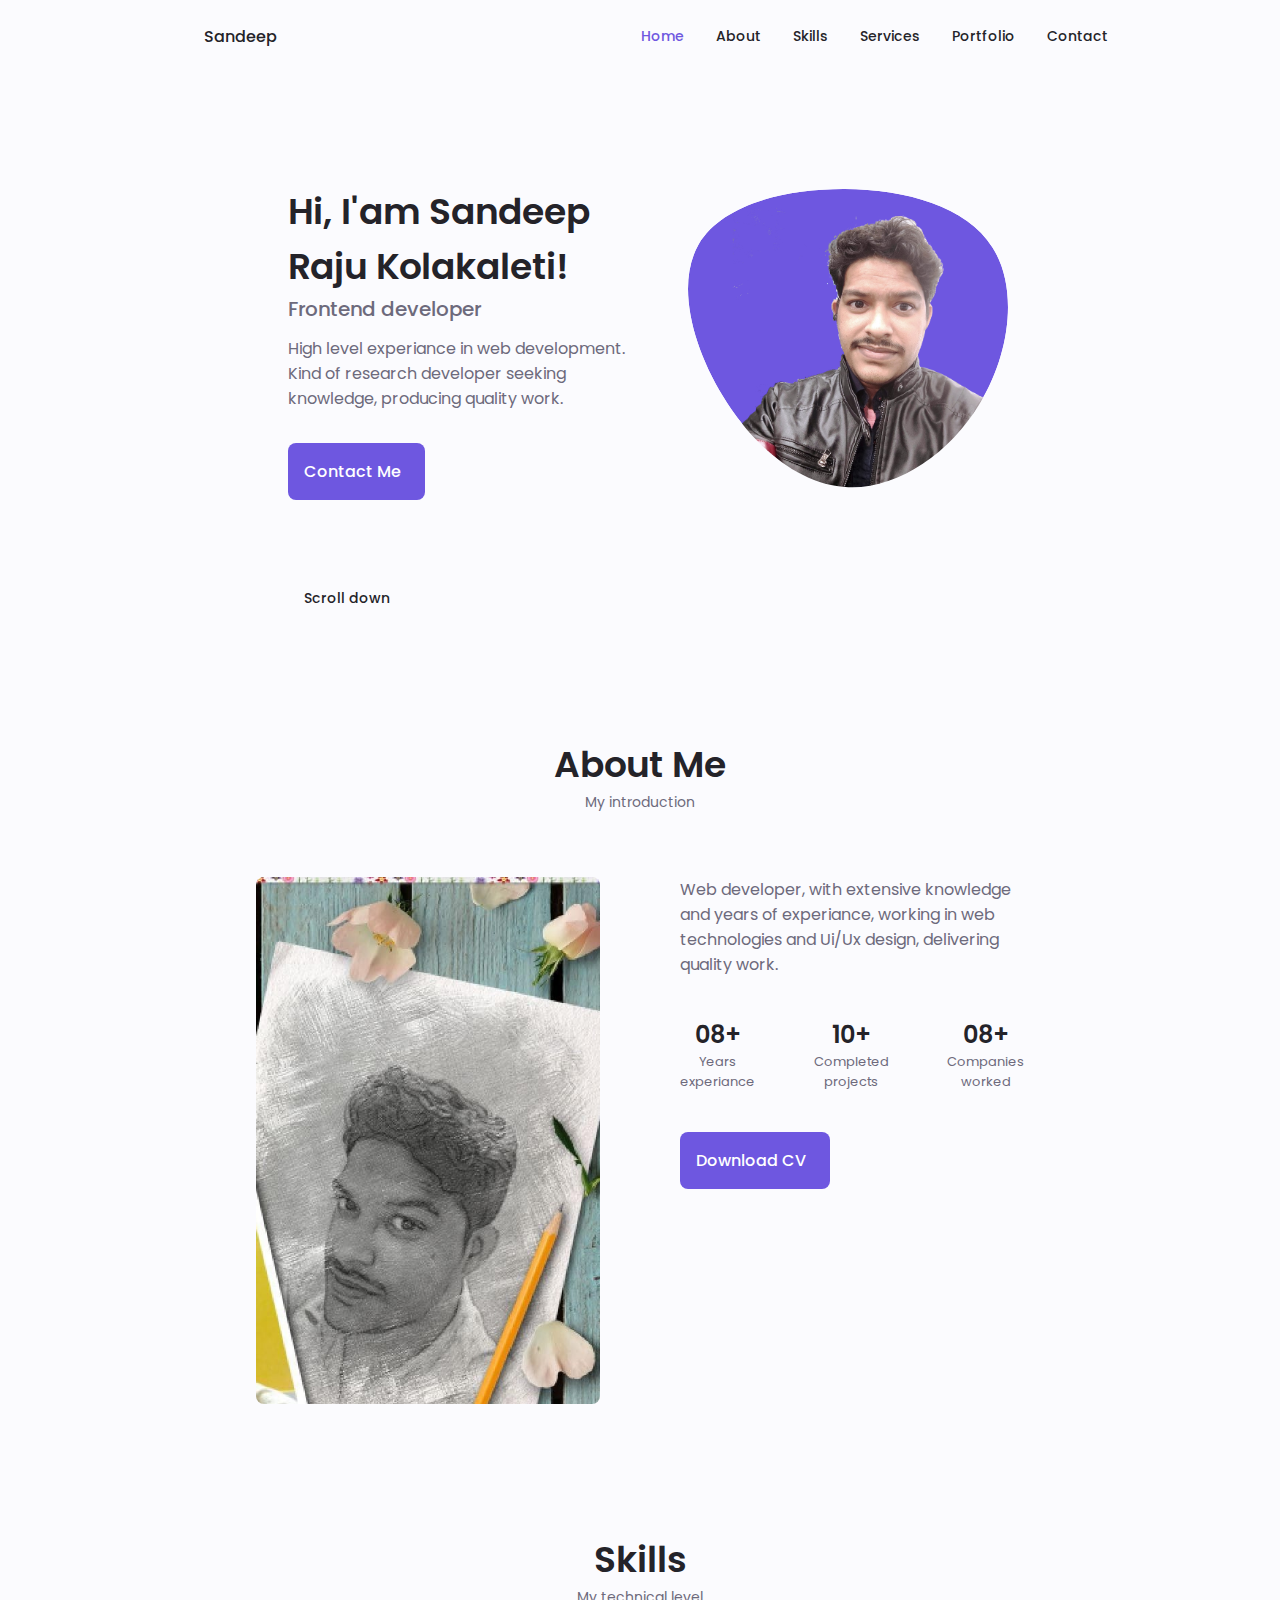
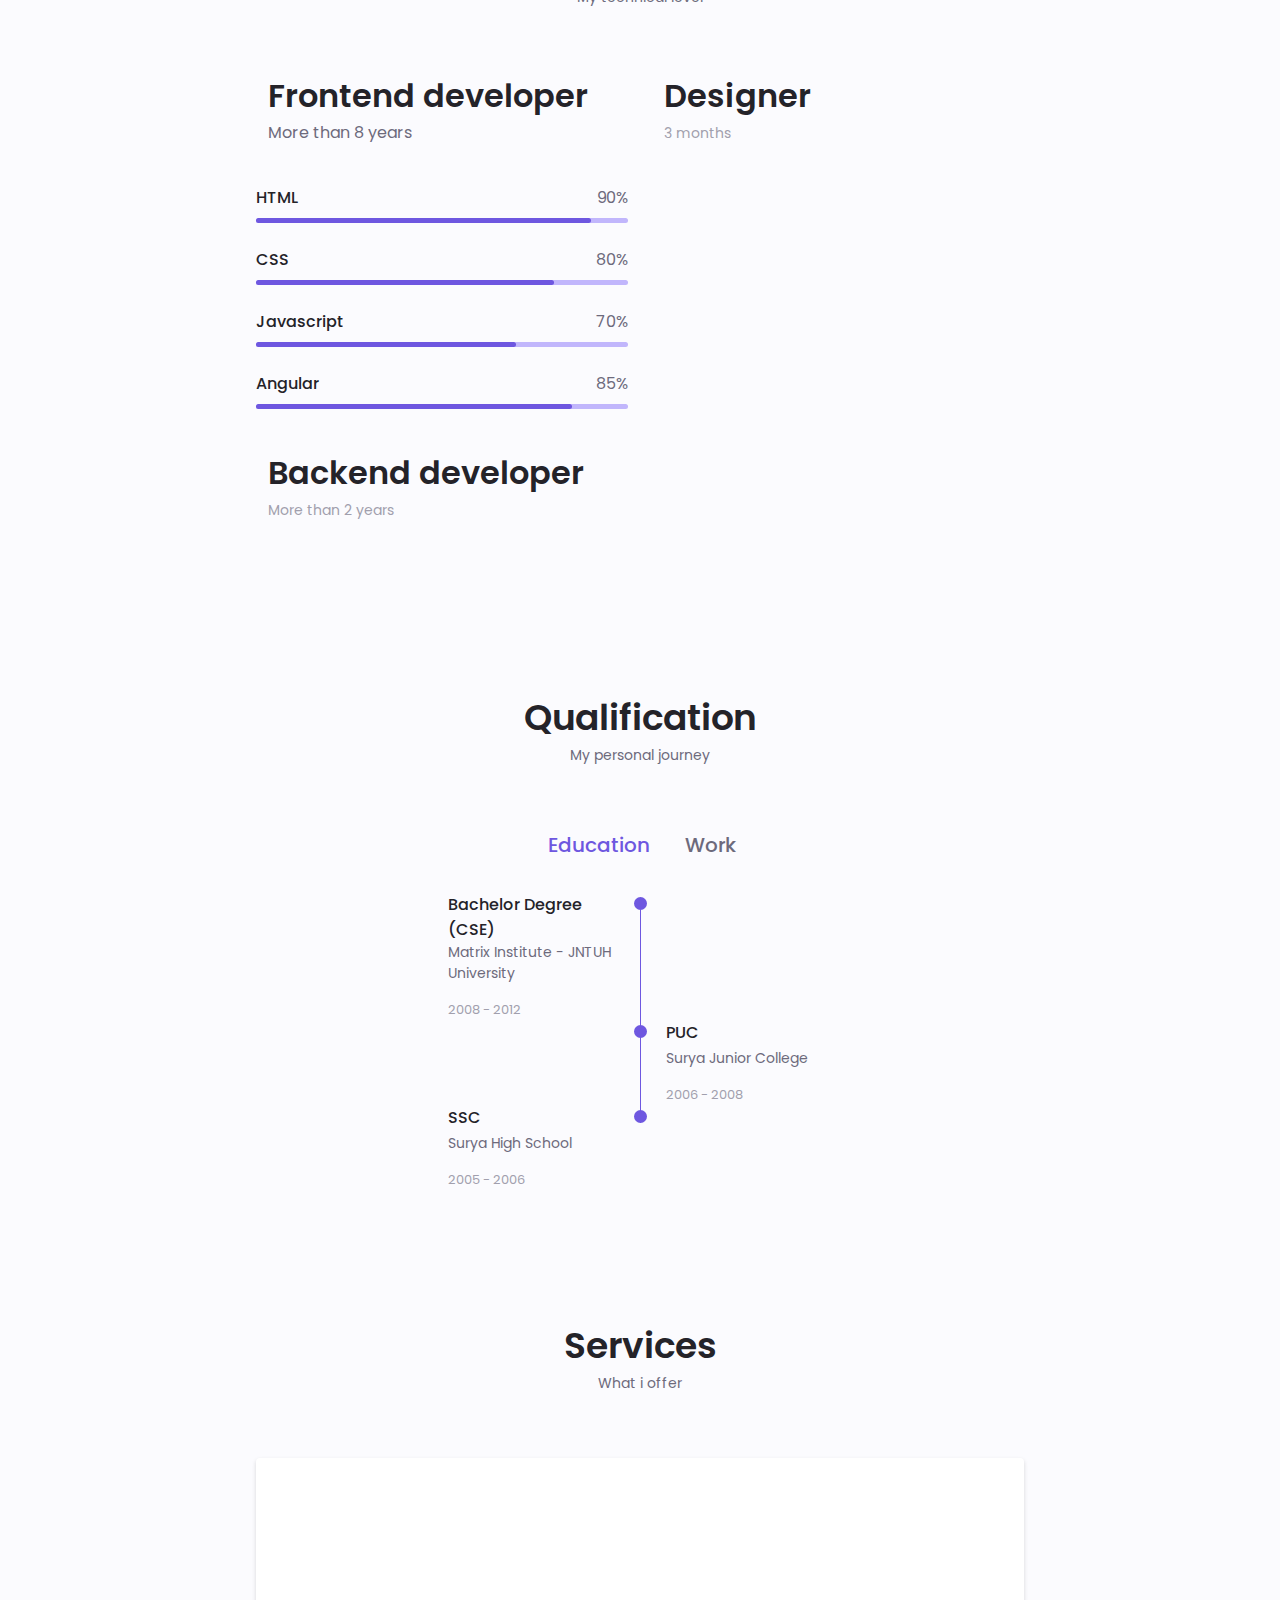
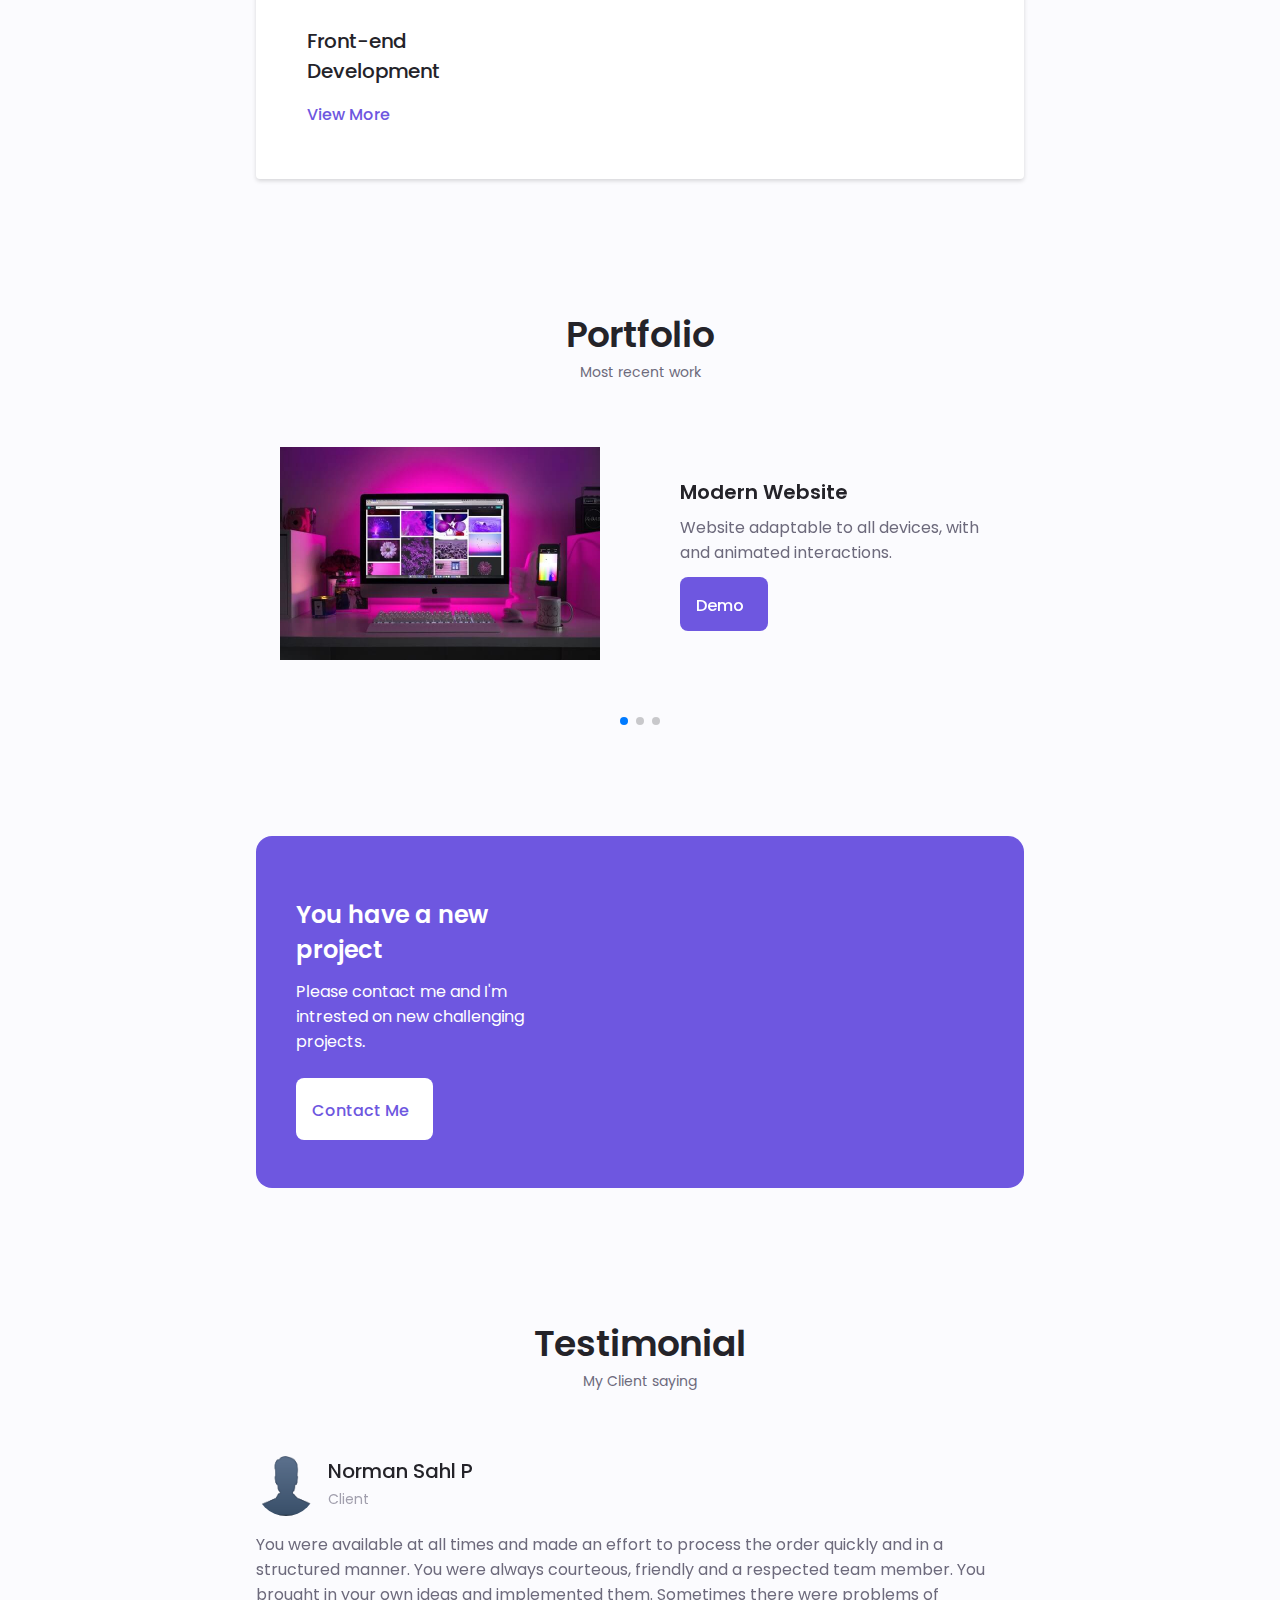
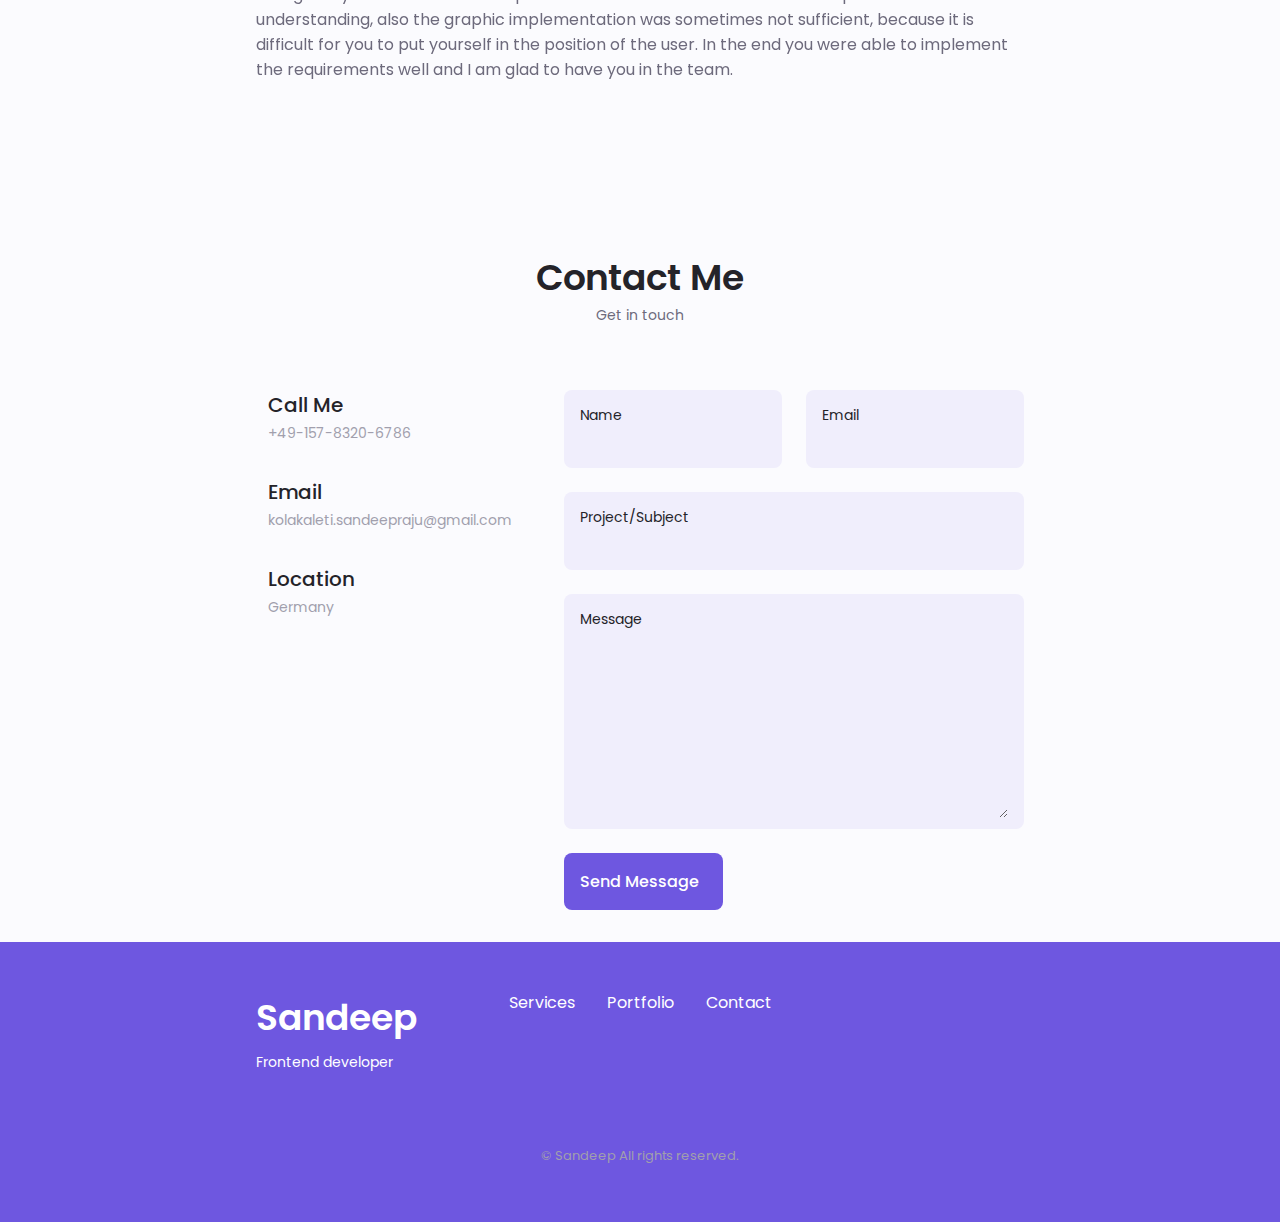
==== public/index.html @ 4f19f3d8 "commit changes goes here" ====
<!DOCTYPE html><html lang=en><meta charset=UTF-8><meta content="width=device-width,initial-scale=1"name=viewport><link href=https://unicons.iconscout.com/release/v4.0.0/css/line.css rel=stylesheet><link href=assets/css/swiper-bundle.min.css rel=stylesheet><link href=assets/css/styles.css rel=stylesheet><title>Responsive Portfolio Website</title><body oncontextmenu=return!1><header class=header id=header><nav class="container nav"><a class=nav__logo href=#>Sandeep</a><div class=nav__menu id=nav-menu><ul class="grid nav__list"><li class=nav__item><a class="nav__link active-link"href=#home><i class="uil nav__icon uil-estate"></i>Home</a><li class=nav__item><a class=nav__link href=#about><i class="uil nav__icon uil-user"></i>About</a><li class=nav__item><a class=nav__link href=#skills><i class="uil nav__icon uil-file-alt"></i>Skills</a><li class=nav__item><a class=nav__link href=#services><i class="uil nav__icon uil-briefcase-alt"></i>Services</a><li class=nav__item><a class=nav__link href=#portfolio><i class="uil nav__icon uil-scenery"></i>Portfolio</a><li class=nav__item><a class=nav__link href=#contact><i class="uil nav__icon uil-message"></i> Contact</a></ul><i class="uil uil-times nav__close"id=nav-close></i></div><div class=nav__btns><i class="uil change-theme uil-moon"id=theme-button></i><div class=nav__toggle id=nav-toggle><i class="uil uil-apps"></i></div></div></nav></header><main class=main><section class="section home"id=home><div class="grid container home__container"><div class="grid home__content"><div class=home__social><a class=home__social-icon href=https://www.linkedin.com/in/sandeep-raju-kolakaleti-674469119/ target=_blank><i class="uil uil-linkedin-alt"></i> </a><a class=home__social-icon href=#contact><i class="uil uil-mailbox"></i> </a><a class=home__social-icon href=https://github.com/sandeepraju538 target=_blank><i class="uil uil-github-alt"></i></a></div><div class=home__img><svg class=home__blob viewBox="0 0 200 187"xmlns=http://www.w3.org/2000/svg xmlns:xlink=http://www.w3.org/1999/xlink><mask id=mask0 mask-type=alpha><path d="M190.312 36.4879C206.582 62.1187 201.309 102.826 182.328 134.186C163.346 165.547 
130.807 187.559 100.226 186.353C69.6454 185.297 41.0228 161.023 21.7403 129.362C2.45775 
97.8511 -7.48481 59.1033 6.67581 34.5279C20.9871 10.1032 59.7028 -0.149132 97.9666 
0.00163737C136.23 0.303176 174.193 10.857 190.312 36.4879Z"/></mask><g mask=url(#mask0)><path d="M190.312 36.4879C206.582 62.1187 201.309 102.826 182.328 134.186C163.346 
165.547 130.807 187.559 100.226 186.353C69.6454 185.297 41.0228 161.023 21.7403 
129.362C2.45775 97.8511 -7.48481 59.1033 6.67581 34.5279C20.9871 10.1032 59.7028 
-0.149132 97.9666 0.00163737C136.23 0.303176 174.193 10.857 190.312 36.4879Z"/><image class=home__blob-img x=28 xlink:href=assets/img/profile-pic.png y=10 /></g></svg></div><div class=home__data><h1 class=home__title>Hi, I'am Sandeep Raju Kolakaleti!</h1><h3 class=home__subtitle>Frontend developer</h3><p class=home__description>High level experiance in web development. Kind of research developer seeking knowledge, producing quality work.</p><a class="button button--flex"href=#contact>Contact Me <i class="uil button__icon uil-message"></i></a></div></div><div class=home__scroll><a class="button--flex home__scroll-button"href=#about><i class="uil home__scroll-mouse uil-mouse-alt"></i> <span class=home__scroll-name>Scroll down</span> <i class="uil home__scroll-arrow uil-arrow-down"></i></a></div></div></section><section class="section about"id=about><h2 class=section__title>About Me</h2><span class=section__subtitle>My introduction</span><div class="grid container about__container"><img alt=""class=about__img src=assets/img/profile-pic.jpeg><div class=about__data><p class=about__description>Web developer, with extensive knowledge and years of experiance, working in web technologies and Ui/Ux design, delivering quality work.<div class=about__info><div><span class=about__info-title>08+ </span><span class=about__info-name>Years<br>experiance</span></div><div><span class=about__info-title>10+ </span><span class=about__info-name>Completed<br>projects</span></div><div><span class=about__info-title>08+ </span><span class=about__info-name>Companies<br>worked</span></div></div><div class=about__buttons><a class="button button--flex"href=assets/pdf/CV-Sandeep-Kolakaleti-EN-IN.pdf download="">Download CV<i class="uil button__icon uil-download-alt"></i></a></div></div></div></section><section class="section skills"id=skills><h2 class=section__title>Skills</h2><span class=section__subtitle>My technical level</span><div class="grid container skills__container"><div><div class="skills__content skills__open"><div class=skills__header><i class="uil skills__icon uil-brackets-curly"></i><div><h1 class=skills_title>Frontend developer</h1><span class=skills_subtitles>More than 8 years</span></div><i class="uil skills__arrow uil-angle-down"></i></div><div class="grid skills__list"><div class=skills__data><div class=skills__titles><h3 class=skills__name>HTML</h3><span class=skills__number>90%</span></div><div class=skills__bar><span class="skills__percentage skills__html"></span></div></div><div class=skills__data><div class=skills__titles><h3 class=skills__name>CSS</h3><span class=skills__number>80%</span></div><div class=skills__bar><span class="skills__percentage skills__css"></span></div></div><div class=skills__data><div class=skills__titles><h3 class=skills__name>Javascript</h3><span class=skills__number>70%</span></div><div class=skills__bar><span class="skills__percentage skills__js"></span></div></div><div class=skills__data><div class=skills__titles><h3 class=skills__name>Angular</h3><span class=skills__number>85%</span></div><div class=skills__bar><span class="skills__percentage skills__angular"></span></div></div></div></div><div class="skills__content skills__close"><div class=skills__header><i class="uil skills__icon uil-server-network"></i><div><h1 class=skills_title>Backend developer</h1><span class=skills_subtitle>More than 2 years</span></div><i class="uil skills__arrow uil-angle-down"></i></div><div class="grid skills__list"><div class=skills__data><div class=skills__titles><h3 class=skills__name>Node js</h3><span class=skills__number>60%</span></div><div class=skills__bar><span class="skills__percentage skills__node"></span></div></div><div class=skills__data><div class=skills__titles><h3 class=skills__name>Firebase</h3><span class=skills__number>50%</span></div><div class=skills__bar><span class="skills__percentage skills__firebase"></span></div></div><div class=skills__data><div class=skills__titles><h3 class=skills__name>Phython</h3><span class=skills__number>60%</span></div><div class=skills__bar><span class="skills__percentage skills__python"></span></div></div><div class=skills__data><div class=skills__titles><h3 class=skills__name>.Net</h3><span class=skills__number>50%</span></div><div class=skills__bar><span class="skills__percentage skills__dotnet"></span></div></div></div></div></div><div><div class="skills__content skills__close"><div class=skills__header><i class="uil skills__icon uil-swatchbook"></i><div><h1 class=skills_title>Designer</h1><span class=skills_subtitle>3 months</span></div><i class="uil skills__arrow uil-angle-down"></i></div><div class="grid skills__list"><div class=skills__data><div class=skills__titles><h3 class=skills__name>Figma</h3><span class=skills__number>20%</span></div><div class=skills__bar><span class="skills__percentage skills__figma"></span></div></div><div class=skills__data><div class=skills__titles><h3 class=skills__name>Sketch</h3><span class=skills__number>30%</span></div><div class=skills__bar><span class="skills__percentage skills__sketch"></span></div></div><div class=skills__data><div class=skills__titles><h3 class=skills__name>Photoshop</h3><span class=skills__number>40%</span></div><div class=skills__bar><span class="skills__percentage skills__photoshop"></span></div></div></div></div></div></div></section><section class="section qualification"><h2 class=section__title>Qualification</h2><span class=section__subtitle>My personal journey</span><div class="container qualification__container"><div class=qualification__tabs><div class="button--flex qualification__button qualification__active"data-target=#education><i class="uil qualification__icon uil-graduation-cap"></i> Education</div><div class="button--flex qualification__button"data-target=#work><i class="uil qualification__icon uil-briefcase"></i> Work</div></div><div class=qualification__sections><div class="qualification__active qualification__content"id=education data-content><div class=qualification__data><div><h3 class=qualification__title>Bachelor Degree (CSE)</h3><span class=qualification__subtitle>Matrix Institute - JNTUH University</span><div class=qualification__calendar><i class="uil uil-calendar-alt"></i> 2008 - 2012</div></div><div><span class=qualification__rounder></span> <span class=qualification__line></span></div></div><div class=qualification__data><div></div><div><span class=qualification__rounder></span> <span class=qualification__line></span></div><div><h3 class=qualification__title>PUC</h3><span class=qualification__subtitle>Surya Junior College</span><div class=qualification__calendar><i class="uil uil-calendar-alt"></i> 2006 - 2008</div></div></div><div class=qualification__data><div><h3 class=qualification__title>SSC</h3><span class=qualification__subtitle>Surya High School</span><div class=qualification__calendar><i class="uil uil-calendar-alt"></i> 2005 - 2006</div></div><div><span class=qualification__rounder></span></div><div></div></div></div><div class=qualification__content id=work data-content><div class=qualification__data><div><h3 class=qualification__title>Frontend Developer</h3><span class=qualification__subtitle>SV Gebäudeautomation GmbH</span><div class=qualification__calendar><i class="uil uil-calendar-alt"></i> 2020 - present</div></div><div><span class=qualification__rounder></span> <span class=qualification__line></span></div></div><div class=qualification__data><div></div><div><span class=qualification__rounder></span> <span class=qualification__line></span></div><div><h3 class=qualification__title>Technology Specialist</h3><span class=qualification__subtitle>Wells Fargo (EGS) Pvt Ltd</span><div class=qualification__calendar><i class="uil uil-calendar-alt"></i> 2018 - 2020</div></div></div><div class=qualification__data><div><h3 class=qualification__title>Senior Software Engineer</h3><span class=qualification__subtitle>Mindtree Ltd</span><div class=qualification__calendar><i class="uil uil-calendar-alt"></i> 2016 - 2018</div></div><div><span class=qualification__rounder></span> <span class=qualification__line></span></div><div></div></div><div class=qualification__data><div></div><div><span class=qualification__rounder></span> <span class=qualification__line></span></div><div><h3 class=qualification__title>Software Engineer</h3><span class=qualification__subtitle>Ionidea Interactive solutions Pvt Ltd</span><div class=qualification__calendar><i class="uil uil-calendar-alt"></i> 2015 - 2016</div></div></div><div class=qualification__data><div><h3 class=qualification__title>Software Engineer</h3><span class=qualification__subtitle>Unilog Software Solutions Pvt Ltd</span><div class=qualification__calendar><i class="uil uil-calendar-alt"></i> 2014 - 2015</div></div><div><span class=qualification__rounder></span> <span class=qualification__line></span></div><div></div></div><div class=qualification__data><div></div><div><span class=qualification__rounder></span></div><div><h3 class=qualification__title>Associate consultant - Software Engineer</h3><span class=qualification__subtitle>Vibrant Infosystems Pvt Ltd</span><div class=qualification__calendar><i class="uil uil-calendar-alt"></i> 2013 - 2014</div></div></div></div></div></div></section><section class="section services"id=services><h2 class=section__title>Services</h2><span class=section__subtitle>What i offer</span><div class="grid container services__container"><div class=services__content><div><i class="uil services__icon uil-web-grid"></i><h3 class=services__title>Front-end<br>Development</h3></div><span class="button button--flex button--link button--small services__button">View More <i class="uil button__icon uil-arrow-right"></i></span><div class=services__modal><div class=services__modal-content><h4 class=services__modal-title>Front-end<br>Developer</h4><i class="uil uil-times services__modal-close"></i><ul class="grid services__modal-services"><li class=services__modal-service><i class="uil services__modal-icon uil-check-circle"></i><p>I implement the user interface screens<li class=services__modal-service><i class="uil services__modal-icon uil-check-circle"></i><p>I develop the web and mobile applications.<li class=services__modal-service><i class="uil services__modal-icon uil-check-circle"></i><p>I work as AGILE.<li class=services__modal-service><i class="uil services__modal-icon uil-check-circle"></i><p>I position your comapny brand.</ul></div></div></div></div></section><section class="section portfolio"id=portfolio><h2 class=section__title>Portfolio</h2><span class=section__subtitle>Most recent work</span><div class="container swiper-container portfolio__container"><div class=swiper-wrapper><div class="grid portfolio__content swiper-slide"><img alt=""class=protfolio__img src=assets/img/portfolio1.jpg><div class=portfolio__data><h3 class=portfolio__title>Modern Website</h3><p class=portfolio__description>Website adaptable to all devices, with and animated interactions.</p><a class="button button--small button-flex portfolio__button"href=£>Demo <i class="uil button__icon uil-arrow-right"></i></a></div></div><div class="grid portfolio__content swiper-slide"><img alt=""class=protfolio__img src=assets/img/portfolio2.jpg><div class=portfolio__data><h3 class=portfolio__title>Modern Mobile</h3><p class=portfolio__description>development adaptable to all mobile devices, with and animated interactions.</p><a class="button button--small button-flex portfolio__button"href=£>Demo <i class="uil button__icon uil-arrow-right"></i></a></div></div><div class="grid portfolio__content swiper-slide"><img alt=""class=protfolio__img src=assets/img/portfolio3.jpg><div class=portfolio__data><h3 class=portfolio__title>Online Store</h3><p class=portfolio__description>Website adaptable to all devices, with and animated interactions.</p><a class="button button--small button-flex portfolio__button"href=£>Demo <i class="uil button__icon uil-arrow-right"></i></a></div></div></div><div class=swiper-button-next><i class="uil swiper-portfolio-icon uil-angle-right-b"></i></div><div class=swiper-button-prev><i class="uil swiper-portfolio-icon uil-angle-left-b"></i></div><div class=swiper-pagination></div></div></section><section class="section project"><div class=project__bg><div class="grid container project__container"><div class=project__data><h2 class=project__title>You have a new project</h2><p class=project__description>Please contact me and I'm intrested on new challenging projects.</p><a class="button button-flex button--white"href=#contact>Contact Me <i class="uil button__icon uil-message project__icon"></i></a></div><img alt=""class=project__img src=assets/img/Project.png></div></div></section><section class="section testimonial"><h2 class=section__title>Testimonial</h2><span class=section__subtitle>My Client saying</span><div class="container swiper-container testimonial__container"><div class=swiper-wrapper><div class="swiper-slide testimonial__content"><div><div class=testimonial__content><div class=testimonial__data><div class=testimonial__header><img alt=""class=testimonial__img src=assets/img/unknown.png><div><h3 class=testimonial__name>Norman Sahl P</h3><span class=testimonial__client>Client</span></div></div><div><i class="uil testimonial__icon-start uil-star"></i> <i class="uil testimonial__icon-start uil-star"></i> <i class="uil testimonial__icon-start uil-star"></i> <i class="uil testimonial__icon-start uil-star"></i> <i class="uil testimonial__icon-start uil-star"></i></div></div><p class=testimonial__description>You were available at all times and made an effort to process the order quickly and in a structured manner. You were always courteous, friendly and a respected team member. You brought in your own ideas and implemented them. Sometimes there were problems of understanding, also the graphic implementation was sometimes not sufficient, because it is difficult for you to put yourself in the position of the user. In the end you were able to implement the requirements well and I am glad to have you in the team.</div></div></div></div><div class="swiper-pagination swiper-pagination-testimonial"></div></div></section><section class="section contact"id=contact><h2 class=section__title>Contact Me</h2><span class=section__subtitle>Get in touch</span><div class="grid container contact__container"><div><div class=contact__information><i class="uil contact__icon uil-phone"></i><div><h3 class=contact__title>Call Me</h3><span class=contact__subtitle>+49-157-8320-6786</span></div></div><div class=contact__information><i class="uil contact__icon uil-envelope"></i><div><h3 class=contact__title>Email</h3><span class=contact__subtitle>kolakaleti.sandeepraju@gmail.com</span></div></div><div class=contact__information><i class="uil contact__icon uil-map-marker"></i><div><h3 class=contact__title>Location</h3><span class=contact__subtitle>Germany</span></div></div></div><form class="grid contact__form"id=form><div class="grid contact__inputs"><div class=contact__content><label class=contact__label for="">Name</label><input class=contact__input id=from_name name=from_name></div><div class=contact__content><label class=contact__label for="">Email</label><input class=contact__input id=email type=email></div></div><div class=contact__content><label class=contact__label for="">Project/Subject</label><input class=contact__input id=project name=project></div><div class=contact__content><label class=contact__label for="">Message</label><textarea name=message name=""class=contact__input cols=0 id=message rows=7></textarea></div><div><a class="button button--flex"id=sendMessage>Send Message <i class="uil button__icon uil-message"></i></a></div></form></div></section></main><footer class=footer><div class=footer__bg><div class="grid container footer__container"><div><h1 class=footer__title>Sandeep</h1><span class=footer__subtitle>Frontend developer</span></div><ul class=footer__links><li><a class=footer__link href=#services>Services</a><li><a class=footer__link href=#portfolio>Portfolio</a><li><a class=footer__link href=#contact>Contact</a></ul><div class=footer__socials><a class=footer__social href=https://www.facebook.com target=_blank><i class="uil uil-facebook-f"></i> </a><a class=footer__social href=https://www.instagram.com target=_blank><i class="uil uil-instagram"></i> </a><a class=footer__social href=https://www.twitter.com/ target=_blank><i class="uil uil-twitter-alt"></i></a></div></div><p class=footer__copy>© Sandeep All rights reserved.</div></footer><a class=scrollup href=# id=scroll-up><i class="uil scrollup__icon uil-arrow-up"></i></a><script src=assets/js/swiper-bundle.min.js></script><script src=assets/js/main.js></script><script src=https://cdn.jsdelivr.net/npm/emailjs-com@2.4.0/dist/email.min.js></script><script>emailjs.init("user_UU2uFL7afB3DFIaQTK2E1");var sendMessage=document.getElementById("sendMessage");function sendEmail(){let e=document.getElementById("sendMessage");if("Send Message"===e.text.trim()){if(""===document.getElementById("from_name").value||""===document.getElementById("email").value||""===document.getElementById("project").value||""===document.getElementById("message").value)return void alert("from name, email, project(or)subject, message is required!");e.innerHTML="Sending...";const t="service_87wwix7",n="template_zlf7fks",s={from_name:document.getElementById("from_name").value,email:document.getElementById("email").value,project:document.getElementById("project").value,message:document.getElementById("message").value};emailjs.send(t,n,s).then((t=>{e.innerHTML="Send Message",alert("Sent the mail succesfully!"),console.log("SUCCESS!",t.status,t.text)}),(t=>{console.log("FAILED...",t),e.innerHTML="Send Message",alert(JSON.stringify(err))}))}else"Sending..."===e.text.trim()&&alert("Request call in progress, please wait or refresh the page and submit details again!!")}sendMessage.addEventListener("click",(()=>{sendEmail()}));</script>
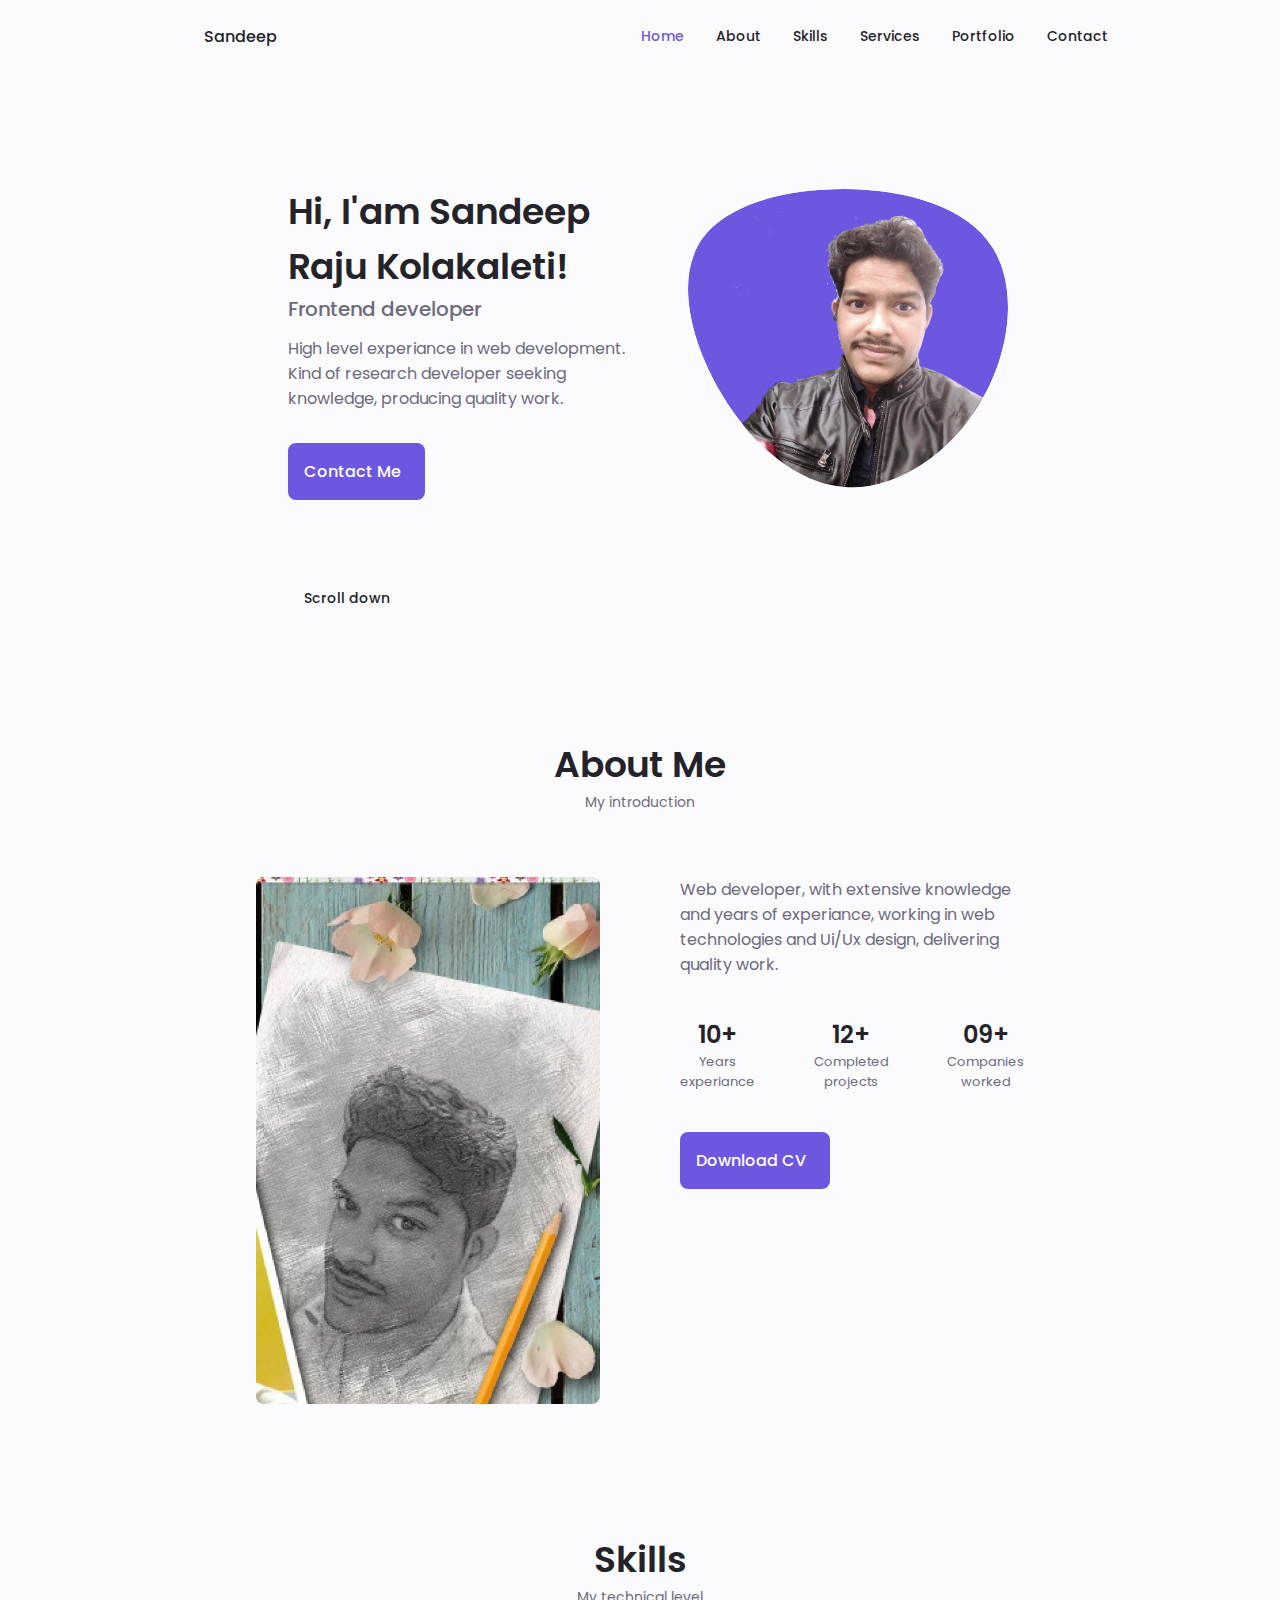
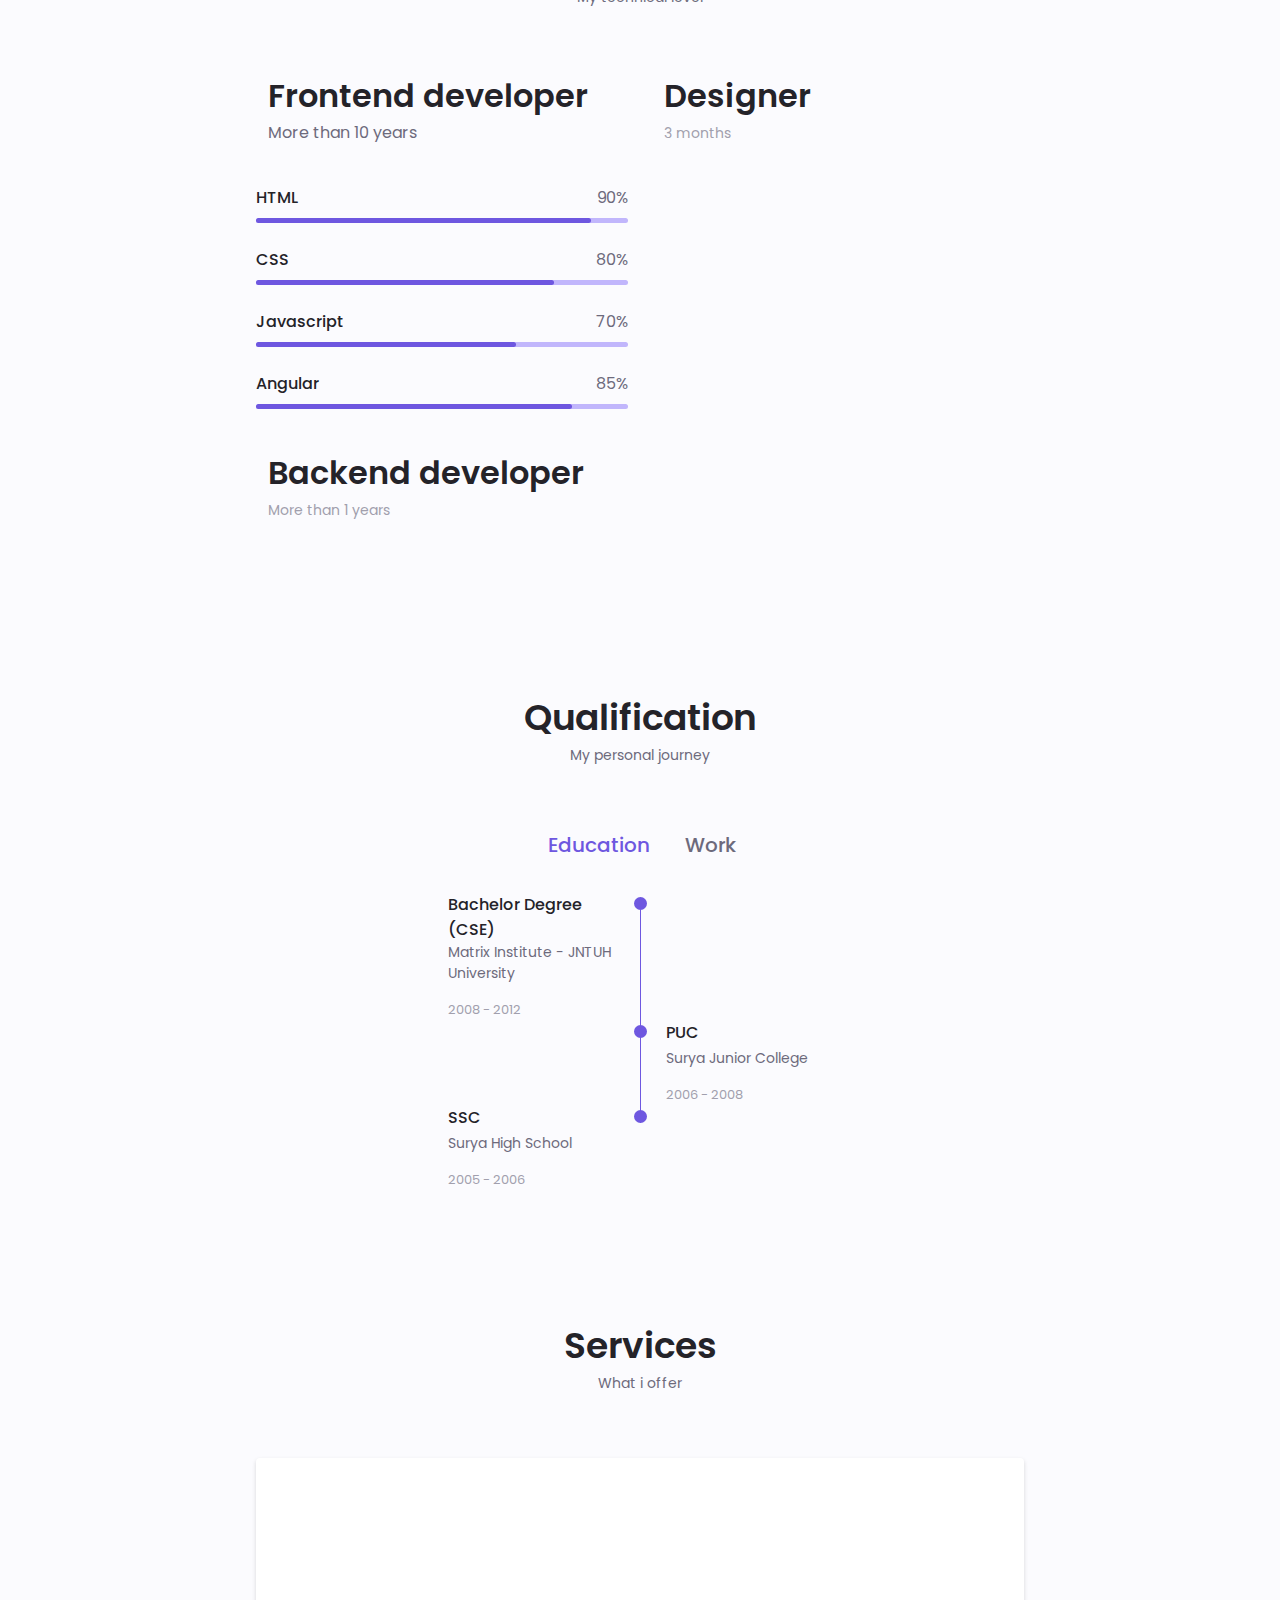
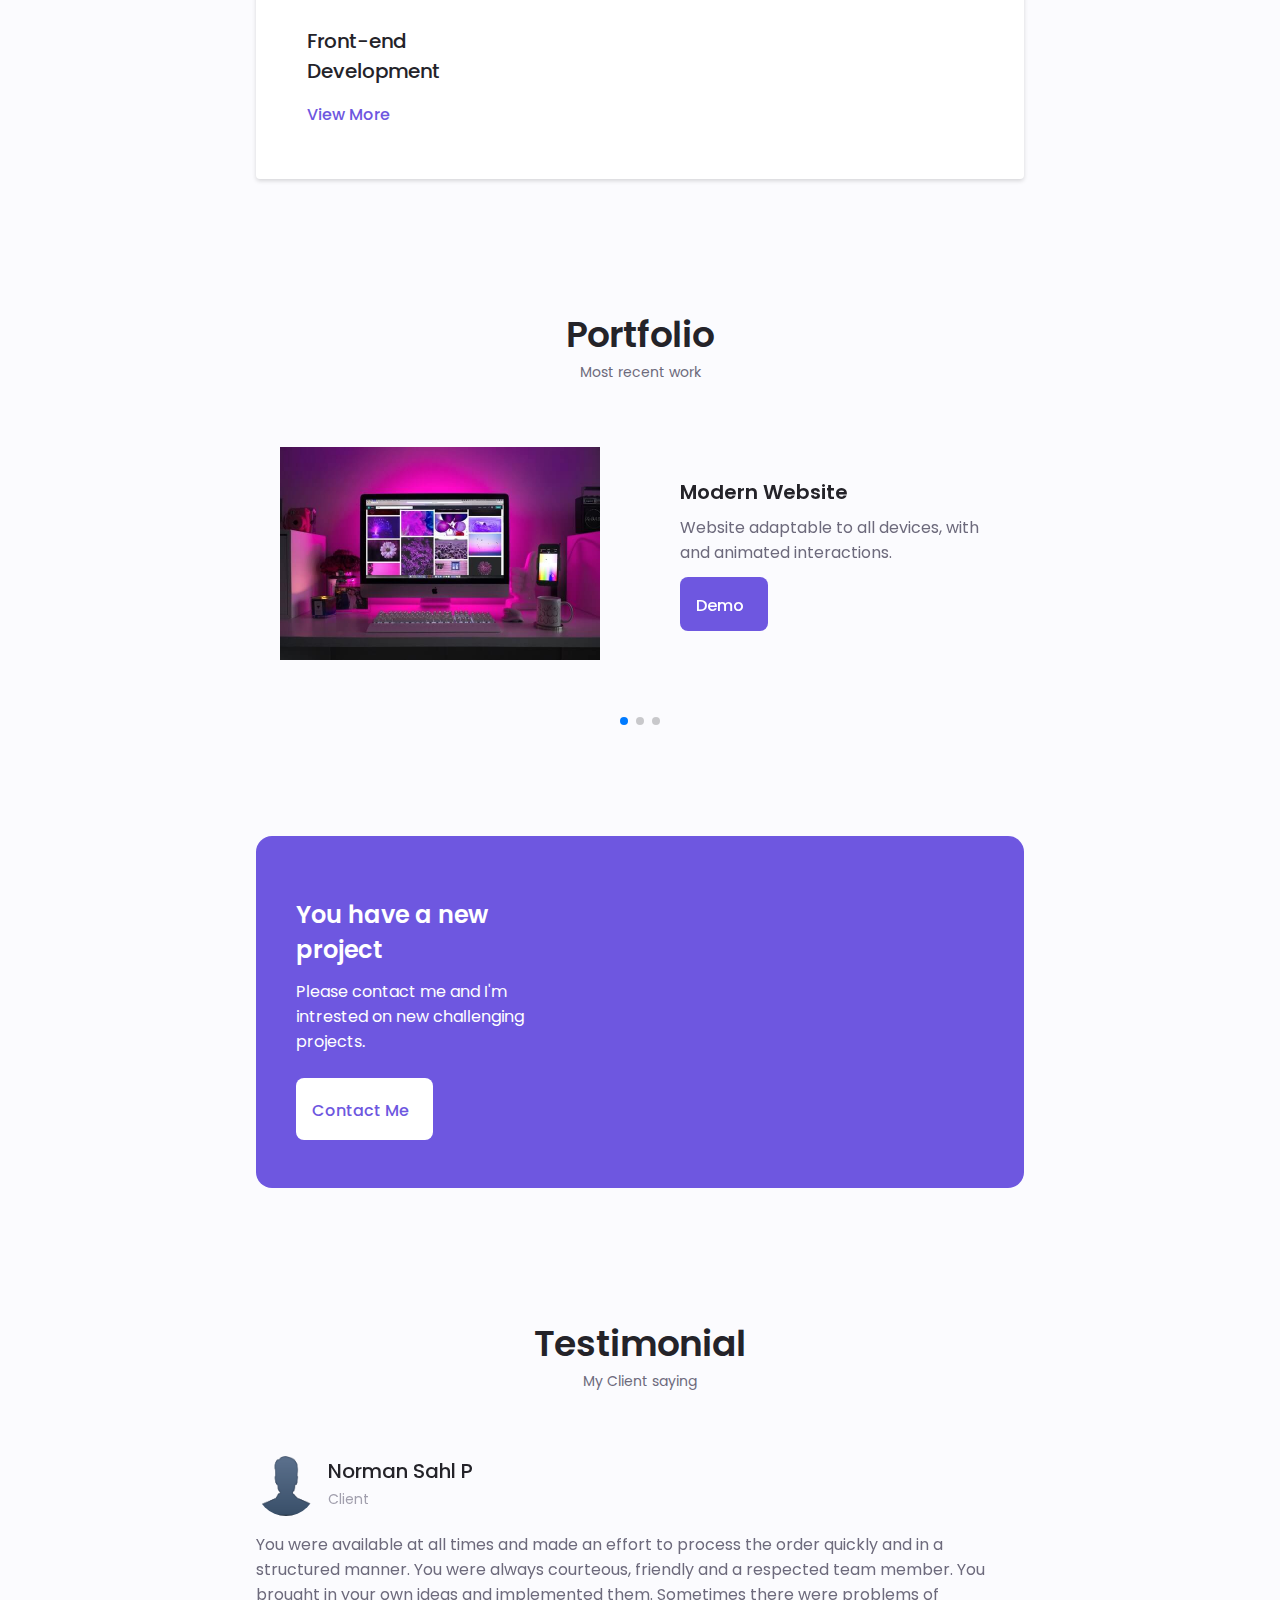
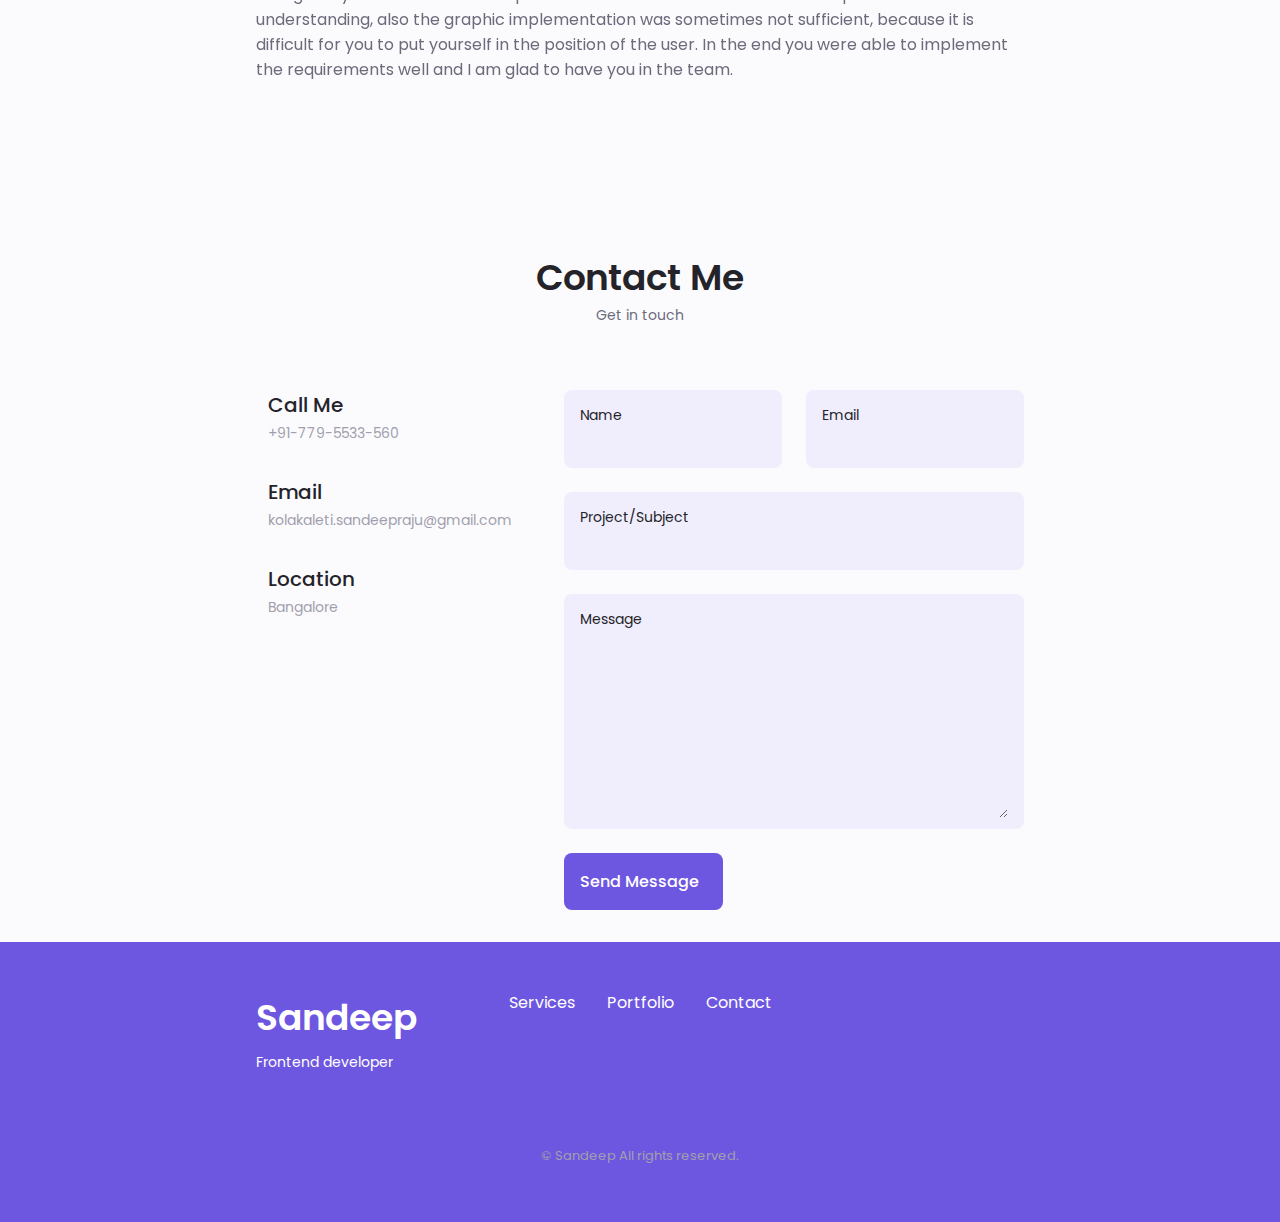
==== commit ac36f157: "changes on 23 july 2023" ====
--- a/public/index.html
+++ b/public/index.html
@@ -1,7 +1,7 @@
-<!DOCTYPE html><html lang=en><meta charset=UTF-8><meta content="width=device-width,initial-scale=1"name=viewport><link href=https://unicons.iconscout.com/release/v4.0.0/css/line.css rel=stylesheet><link href=assets/css/swiper-bundle.min.css rel=stylesheet><link href=assets/css/styles.css rel=stylesheet><title>Responsive Portfolio Website</title><body oncontextmenu=return!1><header class=header id=header><nav class="container nav"><a class=nav__logo href=#>Sandeep</a><div class=nav__menu id=nav-menu><ul class="grid nav__list"><li class=nav__item><a class="nav__link active-link"href=#home><i class="uil nav__icon uil-estate"></i>Home</a><li class=nav__item><a class=nav__link href=#about><i class="uil nav__icon uil-user"></i>About</a><li class=nav__item><a class=nav__link href=#skills><i class="uil nav__icon uil-file-alt"></i>Skills</a><li class=nav__item><a class=nav__link href=#services><i class="uil nav__icon uil-briefcase-alt"></i>Services</a><li class=nav__item><a class=nav__link href=#portfolio><i class="uil nav__icon uil-scenery"></i>Portfolio</a><li class=nav__item><a class=nav__link href=#contact><i class="uil nav__icon uil-message"></i> Contact</a></ul><i class="uil uil-times nav__close"id=nav-close></i></div><div class=nav__btns><i class="uil change-theme uil-moon"id=theme-button></i><div class=nav__toggle id=nav-toggle><i class="uil uil-apps"></i></div></div></nav></header><main class=main><section class="section home"id=home><div class="grid container home__container"><div class="grid home__content"><div class=home__social><a class=home__social-icon href=https://www.linkedin.com/in/sandeep-raju-kolakaleti-674469119/ target=_blank><i class="uil uil-linkedin-alt"></i> </a><a class=home__social-icon href=#contact><i class="uil uil-mailbox"></i> </a><a class=home__social-icon href=https://github.com/sandeepraju538 target=_blank><i class="uil uil-github-alt"></i></a></div><div class=home__img><svg class=home__blob viewBox="0 0 200 187"xmlns=http://www.w3.org/2000/svg xmlns:xlink=http://www.w3.org/1999/xlink><mask id=mask0 mask-type=alpha><path d="M190.312 36.4879C206.582 62.1187 201.309 102.826 182.328 134.186C163.346 165.547 
-130.807 187.559 100.226 186.353C69.6454 185.297 41.0228 161.023 21.7403 129.362C2.45775 
-97.8511 -7.48481 59.1033 6.67581 34.5279C20.9871 10.1032 59.7028 -0.149132 97.9666 
-0.00163737C136.23 0.303176 174.193 10.857 190.312 36.4879Z"/></mask><g mask=url(#mask0)><path d="M190.312 36.4879C206.582 62.1187 201.309 102.826 182.328 134.186C163.346 
-165.547 130.807 187.559 100.226 186.353C69.6454 185.297 41.0228 161.023 21.7403 
-129.362C2.45775 97.8511 -7.48481 59.1033 6.67581 34.5279C20.9871 10.1032 59.7028 
--0.149132 97.9666 0.00163737C136.23 0.303176 174.193 10.857 190.312 36.4879Z"/><image class=home__blob-img x=28 xlink:href=assets/img/profile-pic.png y=10 /></g></svg></div><div class=home__data><h1 class=home__title>Hi, I'am Sandeep Raju Kolakaleti!</h1><h3 class=home__subtitle>Frontend developer</h3><p class=home__description>High level experiance in web development. Kind of research developer seeking knowledge, producing quality work.</p><a class="button button--flex"href=#contact>Contact Me <i class="uil button__icon uil-message"></i></a></div></div><div class=home__scroll><a class="button--flex home__scroll-button"href=#about><i class="uil home__scroll-mouse uil-mouse-alt"></i> <span class=home__scroll-name>Scroll down</span> <i class="uil home__scroll-arrow uil-arrow-down"></i></a></div></div></section><section class="section about"id=about><h2 class=section__title>About Me</h2><span class=section__subtitle>My introduction</span><div class="grid container about__container"><img alt=""class=about__img src=assets/img/profile-pic.jpeg><div class=about__data><p class=about__description>Web developer, with extensive knowledge and years of experiance, working in web technologies and Ui/Ux design, delivering quality work.<div class=about__info><div><span class=about__info-title>08+ </span><span class=about__info-name>Years<br>experiance</span></div><div><span class=about__info-title>10+ </span><span class=about__info-name>Completed<br>projects</span></div><div><span class=about__info-title>08+ </span><span class=about__info-name>Companies<br>worked</span></div></div><div class=about__buttons><a class="button button--flex"href=assets/pdf/CV-Sandeep-Kolakaleti-EN-IN.pdf download="">Download CV<i class="uil button__icon uil-download-alt"></i></a></div></div></div></section><section class="section skills"id=skills><h2 class=section__title>Skills</h2><span class=section__subtitle>My technical level</span><div class="grid container skills__container"><div><div class="skills__content skills__open"><div class=skills__header><i class="uil skills__icon uil-brackets-curly"></i><div><h1 class=skills_title>Frontend developer</h1><span class=skills_subtitles>More than 8 years</span></div><i class="uil skills__arrow uil-angle-down"></i></div><div class="grid skills__list"><div class=skills__data><div class=skills__titles><h3 class=skills__name>HTML</h3><span class=skills__number>90%</span></div><div class=skills__bar><span class="skills__percentage skills__html"></span></div></div><div class=skills__data><div class=skills__titles><h3 class=skills__name>CSS</h3><span class=skills__number>80%</span></div><div class=skills__bar><span class="skills__percentage skills__css"></span></div></div><div class=skills__data><div class=skills__titles><h3 class=skills__name>Javascript</h3><span class=skills__number>70%</span></div><div class=skills__bar><span class="skills__percentage skills__js"></span></div></div><div class=skills__data><div class=skills__titles><h3 class=skills__name>Angular</h3><span class=skills__number>85%</span></div><div class=skills__bar><span class="skills__percentage skills__angular"></span></div></div></div></div><div class="skills__content skills__close"><div class=skills__header><i class="uil skills__icon uil-server-network"></i><div><h1 class=skills_title>Backend developer</h1><span class=skills_subtitle>More than 2 years</span></div><i class="uil skills__arrow uil-angle-down"></i></div><div class="grid skills__list"><div class=skills__data><div class=skills__titles><h3 class=skills__name>Node js</h3><span class=skills__number>60%</span></div><div class=skills__bar><span class="skills__percentage skills__node"></span></div></div><div class=skills__data><div class=skills__titles><h3 class=skills__name>Firebase</h3><span class=skills__number>50%</span></div><div class=skills__bar><span class="skills__percentage skills__firebase"></span></div></div><div class=skills__data><div class=skills__titles><h3 class=skills__name>Phython</h3><span class=skills__number>60%</span></div><div class=skills__bar><span class="skills__percentage skills__python"></span></div></div><div class=skills__data><div class=skills__titles><h3 class=skills__name>.Net</h3><span class=skills__number>50%</span></div><div class=skills__bar><span class="skills__percentage skills__dotnet"></span></div></div></div></div></div><div><div class="skills__content skills__close"><div class=skills__header><i class="uil skills__icon uil-swatchbook"></i><div><h1 class=skills_title>Designer</h1><span class=skills_subtitle>3 months</span></div><i class="uil skills__arrow uil-angle-down"></i></div><div class="grid skills__list"><div class=skills__data><div class=skills__titles><h3 class=skills__name>Figma</h3><span class=skills__number>20%</span></div><div class=skills__bar><span class="skills__percentage skills__figma"></span></div></div><div class=skills__data><div class=skills__titles><h3 class=skills__name>Sketch</h3><span class=skills__number>30%</span></div><div class=skills__bar><span class="skills__percentage skills__sketch"></span></div></div><div class=skills__data><div class=skills__titles><h3 class=skills__name>Photoshop</h3><span class=skills__number>40%</span></div><div class=skills__bar><span class="skills__percentage skills__photoshop"></span></div></div></div></div></div></div></section><section class="section qualification"><h2 class=section__title>Qualification</h2><span class=section__subtitle>My personal journey</span><div class="container qualification__container"><div class=qualification__tabs><div class="button--flex qualification__button qualification__active"data-target=#education><i class="uil qualification__icon uil-graduation-cap"></i> Education</div><div class="button--flex qualification__button"data-target=#work><i class="uil qualification__icon uil-briefcase"></i> Work</div></div><div class=qualification__sections><div class="qualification__active qualification__content"id=education data-content><div class=qualification__data><div><h3 class=qualification__title>Bachelor Degree (CSE)</h3><span class=qualification__subtitle>Matrix Institute - JNTUH University</span><div class=qualification__calendar><i class="uil uil-calendar-alt"></i> 2008 - 2012</div></div><div><span class=qualification__rounder></span> <span class=qualification__line></span></div></div><div class=qualification__data><div></div><div><span class=qualification__rounder></span> <span class=qualification__line></span></div><div><h3 class=qualification__title>PUC</h3><span class=qualification__subtitle>Surya Junior College</span><div class=qualification__calendar><i class="uil uil-calendar-alt"></i> 2006 - 2008</div></div></div><div class=qualification__data><div><h3 class=qualification__title>SSC</h3><span class=qualification__subtitle>Surya High School</span><div class=qualification__calendar><i class="uil uil-calendar-alt"></i> 2005 - 2006</div></div><div><span class=qualification__rounder></span></div><div></div></div></div><div class=qualification__content id=work data-content><div class=qualification__data><div><h3 class=qualification__title>Frontend Developer</h3><span class=qualification__subtitle>SV Gebäudeautomation GmbH</span><div class=qualification__calendar><i class="uil uil-calendar-alt"></i> 2020 - present</div></div><div><span class=qualification__rounder></span> <span class=qualification__line></span></div></div><div class=qualification__data><div></div><div><span class=qualification__rounder></span> <span class=qualification__line></span></div><div><h3 class=qualification__title>Technology Specialist</h3><span class=qualification__subtitle>Wells Fargo (EGS) Pvt Ltd</span><div class=qualification__calendar><i class="uil uil-calendar-alt"></i> 2018 - 2020</div></div></div><div class=qualification__data><div><h3 class=qualification__title>Senior Software Engineer</h3><span class=qualification__subtitle>Mindtree Ltd</span><div class=qualification__calendar><i class="uil uil-calendar-alt"></i> 2016 - 2018</div></div><div><span class=qualification__rounder></span> <span class=qualification__line></span></div><div></div></div><div class=qualification__data><div></div><div><span class=qualification__rounder></span> <span class=qualification__line></span></div><div><h3 class=qualification__title>Software Engineer</h3><span class=qualification__subtitle>Ionidea Interactive solutions Pvt Ltd</span><div class=qualification__calendar><i class="uil uil-calendar-alt"></i> 2015 - 2016</div></div></div><div class=qualification__data><div><h3 class=qualification__title>Software Engineer</h3><span class=qualification__subtitle>Unilog Software Solutions Pvt Ltd</span><div class=qualification__calendar><i class="uil uil-calendar-alt"></i> 2014 - 2015</div></div><div><span class=qualification__rounder></span> <span class=qualification__line></span></div><div></div></div><div class=qualification__data><div></div><div><span class=qualification__rounder></span></div><div><h3 class=qualification__title>Associate consultant - Software Engineer</h3><span class=qualification__subtitle>Vibrant Infosystems Pvt Ltd</span><div class=qualification__calendar><i class="uil uil-calendar-alt"></i> 2013 - 2014</div></div></div></div></div></div></section><section class="section services"id=services><h2 class=section__title>Services</h2><span class=section__subtitle>What i offer</span><div class="grid container services__container"><div class=services__content><div><i class="uil services__icon uil-web-grid"></i><h3 class=services__title>Front-end<br>Development</h3></div><span class="button button--flex button--link button--small services__button">View More <i class="uil button__icon uil-arrow-right"></i></span><div class=services__modal><div class=services__modal-content><h4 class=services__modal-title>Front-end<br>Developer</h4><i class="uil uil-times services__modal-close"></i><ul class="grid services__modal-services"><li class=services__modal-service><i class="uil services__modal-icon uil-check-circle"></i><p>I implement the user interface screens<li class=services__modal-service><i class="uil services__modal-icon uil-check-circle"></i><p>I develop the web and mobile applications.<li class=services__modal-service><i class="uil services__modal-icon uil-check-circle"></i><p>I work as AGILE.<li class=services__modal-service><i class="uil services__modal-icon uil-check-circle"></i><p>I position your comapny brand.</ul></div></div></div></div></section><section class="section portfolio"id=portfolio><h2 class=section__title>Portfolio</h2><span class=section__subtitle>Most recent work</span><div class="container swiper-container portfolio__container"><div class=swiper-wrapper><div class="grid portfolio__content swiper-slide"><img alt=""class=protfolio__img src=assets/img/portfolio1.jpg><div class=portfolio__data><h3 class=portfolio__title>Modern Website</h3><p class=portfolio__description>Website adaptable to all devices, with and animated interactions.</p><a class="button button--small button-flex portfolio__button"href=£>Demo <i class="uil button__icon uil-arrow-right"></i></a></div></div><div class="grid portfolio__content swiper-slide"><img alt=""class=protfolio__img src=assets/img/portfolio2.jpg><div class=portfolio__data><h3 class=portfolio__title>Modern Mobile</h3><p class=portfolio__description>development adaptable to all mobile devices, with and animated interactions.</p><a class="button button--small button-flex portfolio__button"href=£>Demo <i class="uil button__icon uil-arrow-right"></i></a></div></div><div class="grid portfolio__content swiper-slide"><img alt=""class=protfolio__img src=assets/img/portfolio3.jpg><div class=portfolio__data><h3 class=portfolio__title>Online Store</h3><p class=portfolio__description>Website adaptable to all devices, with and animated interactions.</p><a class="button button--small button-flex portfolio__button"href=£>Demo <i class="uil button__icon uil-arrow-right"></i></a></div></div></div><div class=swiper-button-next><i class="uil swiper-portfolio-icon uil-angle-right-b"></i></div><div class=swiper-button-prev><i class="uil swiper-portfolio-icon uil-angle-left-b"></i></div><div class=swiper-pagination></div></div></section><section class="section project"><div class=project__bg><div class="grid container project__container"><div class=project__data><h2 class=project__title>You have a new project</h2><p class=project__description>Please contact me and I'm intrested on new challenging projects.</p><a class="button button-flex button--white"href=#contact>Contact Me <i class="uil button__icon uil-message project__icon"></i></a></div><img alt=""class=project__img src=assets/img/Project.png></div></div></section><section class="section testimonial"><h2 class=section__title>Testimonial</h2><span class=section__subtitle>My Client saying</span><div class="container swiper-container testimonial__container"><div class=swiper-wrapper><div class="swiper-slide testimonial__content"><div><div class=testimonial__content><div class=testimonial__data><div class=testimonial__header><img alt=""class=testimonial__img src=assets/img/unknown.png><div><h3 class=testimonial__name>Norman Sahl P</h3><span class=testimonial__client>Client</span></div></div><div><i class="uil testimonial__icon-start uil-star"></i> <i class="uil testimonial__icon-start uil-star"></i> <i class="uil testimonial__icon-start uil-star"></i> <i class="uil testimonial__icon-start uil-star"></i> <i class="uil testimonial__icon-start uil-star"></i></div></div><p class=testimonial__description>You were available at all times and made an effort to process the order quickly and in a structured manner. You were always courteous, friendly and a respected team member. You brought in your own ideas and implemented them. Sometimes there were problems of understanding, also the graphic implementation was sometimes not sufficient, because it is difficult for you to put yourself in the position of the user. In the end you were able to implement the requirements well and I am glad to have you in the team.</div></div></div></div><div class="swiper-pagination swiper-pagination-testimonial"></div></div></section><section class="section contact"id=contact><h2 class=section__title>Contact Me</h2><span class=section__subtitle>Get in touch</span><div class="grid container contact__container"><div><div class=contact__information><i class="uil contact__icon uil-phone"></i><div><h3 class=contact__title>Call Me</h3><span class=contact__subtitle>+49-157-8320-6786</span></div></div><div class=contact__information><i class="uil contact__icon uil-envelope"></i><div><h3 class=contact__title>Email</h3><span class=contact__subtitle>kolakaleti.sandeepraju@gmail.com</span></div></div><div class=contact__information><i class="uil contact__icon uil-map-marker"></i><div><h3 class=contact__title>Location</h3><span class=contact__subtitle>Germany</span></div></div></div><form class="grid contact__form"id=form><div class="grid contact__inputs"><div class=contact__content><label class=contact__label for="">Name</label><input class=contact__input id=from_name name=from_name></div><div class=contact__content><label class=contact__label for="">Email</label><input class=contact__input id=email type=email></div></div><div class=contact__content><label class=contact__label for="">Project/Subject</label><input class=contact__input id=project name=project></div><div class=contact__content><label class=contact__label for="">Message</label><textarea name=message name=""class=contact__input cols=0 id=message rows=7></textarea></div><div><a class="button button--flex"id=sendMessage>Send Message <i class="uil button__icon uil-message"></i></a></div></form></div></section></main><footer class=footer><div class=footer__bg><div class="grid container footer__container"><div><h1 class=footer__title>Sandeep</h1><span class=footer__subtitle>Frontend developer</span></div><ul class=footer__links><li><a class=footer__link href=#services>Services</a><li><a class=footer__link href=#portfolio>Portfolio</a><li><a class=footer__link href=#contact>Contact</a></ul><div class=footer__socials><a class=footer__social href=https://www.facebook.com target=_blank><i class="uil uil-facebook-f"></i> </a><a class=footer__social href=https://www.instagram.com target=_blank><i class="uil uil-instagram"></i> </a><a class=footer__social href=https://www.twitter.com/ target=_blank><i class="uil uil-twitter-alt"></i></a></div></div><p class=footer__copy>© Sandeep All rights reserved.</div></footer><a class=scrollup href=# id=scroll-up><i class="uil scrollup__icon uil-arrow-up"></i></a><script src=assets/js/swiper-bundle.min.js></script><script src=assets/js/main.js></script><script src=https://cdn.jsdelivr.net/npm/emailjs-com@2.4.0/dist/email.min.js></script><script>emailjs.init("user_UU2uFL7afB3DFIaQTK2E1");var sendMessage=document.getElementById("sendMessage");function sendEmail(){let e=document.getElementById("sendMessage");if("Send Message"===e.text.trim()){if(""===document.getElementById("from_name").value||""===document.getElementById("email").value||""===document.getElementById("project").value||""===document.getElementById("message").value)return void alert("from name, email, project(or)subject, message is required!");e.innerHTML="Sending...";const t="service_87wwix7",n="template_zlf7fks",s={from_name:document.getElementById("from_name").value,email:document.getElementById("email").value,project:document.getElementById("project").value,message:document.getElementById("message").value};emailjs.send(t,n,s).then((t=>{e.innerHTML="Send Message",alert("Sent the mail succesfully!"),console.log("SUCCESS!",t.status,t.text)}),(t=>{console.log("FAILED...",t),e.innerHTML="Send Message",alert(JSON.stringify(err))}))}else"Sending..."===e.text.trim()&&alert("Request call in progress, please wait or refresh the page and submit details again!!")}sendMessage.addEventListener("click",(()=>{sendEmail()}));</script>+<!DOCTYPE html><html lang="en"><head><meta charset="UTF-8"><meta name="viewport" content="width=device-width,initial-scale=1"><link rel="stylesheet" href="https://unicons.iconscout.com/release/v4.0.0/css/line.css"><link rel="stylesheet" href="assets/css/swiper-bundle.min.css"><link rel="stylesheet" href="assets/css/styles.css"><title>Responsive Portfolio Website</title></head><body oncontextmenu="return!1"><header class="header" id="header"><nav class="nav container"><a href="#" class="nav__logo">Sandeep</a><div class="nav__menu" id="nav-menu"><ul class="nav__list grid"><li class="nav__item"><a href="#home" class="nav__link active-link"><i class="uil uil-estate nav__icon"></i>Home</a></li><li class="nav__item"><a href="#about" class="nav__link"><i class="uil uil-user nav__icon"></i>About</a></li><li class="nav__item"><a href="#skills" class="nav__link"><i class="uil uil-file-alt nav__icon"></i>Skills</a></li><li class="nav__item"><a href="#services" class="nav__link"><i class="uil uil-briefcase-alt nav__icon"></i>Services</a></li><li class="nav__item"><a href="#portfolio" class="nav__link"><i class="uil uil-scenery nav__icon"></i>Portfolio</a></li><li class="nav__item"><a href="#contact" class="nav__link"><i class="uil uil-message nav__icon"></i>Contact</a></li></ul><i class="uil uil-times nav__close" id="nav-close"></i></div><div class="nav__btns"><i class="uil uil-moon change-theme" id="theme-button"></i><div class="nav__toggle" id="nav-toggle"><i class="uil uil-apps"></i></div></div></nav></header><main class="main"><section class="home section" id="home"><div class="home__container container grid"><div class="home__content grid"><div class="home__social"><a href="https://www.linkedin.com/in/sandeep-raju-kolakaleti-674469119/" target="_blank" class="home__social-icon"><i class="uil uil-linkedin-alt"></i></a><a href="#contact" class="home__social-icon"><i class="uil uil-mailbox"></i></a><a href="https://github.com/Sakol538" target="_blank" class="home__social-icon"><i class="uil uil-github-alt"></i></a></div><div class="home__img"><svg class="home__blob" viewBox="0 0 200 187" xmlns="http://www.w3.org/2000/svg" xmlns:xlink="http://www.w3.org/1999/xlink"><mask id="mask0" mask-type="alpha"><path d="M190.312 36.4879C206.582 62.1187 201.309 102.826 182.328 134.186C163.346 165.547 
+                                    130.807 187.559 100.226 186.353C69.6454 185.297 41.0228 161.023 21.7403 129.362C2.45775 
+                                    97.8511 -7.48481 59.1033 6.67581 34.5279C20.9871 10.1032 59.7028 -0.149132 97.9666 
+                                    0.00163737C136.23 0.303176 174.193 10.857 190.312 36.4879Z"/></mask><g mask="url(#mask0)"><path d="M190.312 36.4879C206.582 62.1187 201.309 102.826 182.328 134.186C163.346 
+                                    165.547 130.807 187.559 100.226 186.353C69.6454 185.297 41.0228 161.023 21.7403 
+                                    129.362C2.45775 97.8511 -7.48481 59.1033 6.67581 34.5279C20.9871 10.1032 59.7028 
+                                    -0.149132 97.9666 0.00163737C136.23 0.303176 174.193 10.857 190.312 36.4879Z"/><image class="home__blob-img" x="28" y="10" xlink:href="assets/img/profile-pic.png"/></g></svg></div><div class="home__data"><h1 class="home__title">Hi, I'am Sandeep Raju Kolakaleti!</h1><h3 class="home__subtitle">Frontend developer</h3><p class="home__description">High level experiance in web development. Kind of research developer seeking knowledge, producing quality work.</p><a href="#contact" class="button button--flex">Contact Me<i class="uil uil-message button__icon"></i></a></div></div><div class="home__scroll"><a href="#about" class="home__scroll-button button--flex"><i class="uil uil-mouse-alt home__scroll-mouse"></i><span class="home__scroll-name">Scroll down</span><i class="uil uil-arrow-down home__scroll-arrow"></i></a></div></div></section><section class="about section" id="about"><h2 class="section__title">About Me</h2><span class="section__subtitle">My introduction</span><div class="about__container container grid"><img src="assets/img/profile-pic.jpeg" alt="" class="about__img"><div class="about__data"><p class="about__description">Web developer, with extensive knowledge and years of experiance, working in web technologies and Ui/Ux design, delivering quality work.</p><div class="about__info"><div><span class="about__info-title">10+</span><span class="about__info-name">Years<br>experiance</span></div><div><span class="about__info-title">12+</span><span class="about__info-name">Completed<br>projects</span></div><div><span class="about__info-title">09+</span><span class="about__info-name">Companies<br>worked</span></div></div><div class="about__buttons"><a download="" href="assets/pdf/CV-Sandeep-Kolakaleti-EN-IN.pdf" class="button button--flex">Download CV<i class="uil uil-download-alt button__icon"></i></a></div></div></div></section><section class="skills section" id="skills"><h2 class="section__title">Skills</h2><span class="section__subtitle">My technical level</span><div class="skills__container container grid"><div><div class="skills__content skills__open"><div class="skills__header"><i class="uil uil-brackets-curly skills__icon"></i><div><h1 class="skills_title">Frontend developer</h1><span class="skills_subtitles">More than 10 years</span></div><i class="uil uil-angle-down skills__arrow"></i></div><div class="skills__list grid"><div class="skills__data"><div class="skills__titles"><h3 class="skills__name">HTML</h3><span class="skills__number">90%</span></div><div class="skills__bar"><span class="skills__percentage skills__html"></span></div></div><div class="skills__data"><div class="skills__titles"><h3 class="skills__name">CSS</h3><span class="skills__number">80%</span></div><div class="skills__bar"><span class="skills__percentage skills__css"></span></div></div><div class="skills__data"><div class="skills__titles"><h3 class="skills__name">Javascript</h3><span class="skills__number">70%</span></div><div class="skills__bar"><span class="skills__percentage skills__js"></span></div></div><div class="skills__data"><div class="skills__titles"><h3 class="skills__name">Angular</h3><span class="skills__number">85%</span></div><div class="skills__bar"><span class="skills__percentage skills__angular"></span></div></div></div></div><div class="skills__content skills__close"><div class="skills__header"><i class="uil uil-server-network skills__icon"></i><div><h1 class="skills_title">Backend developer</h1><span class="skills_subtitle">More than 1 years</span></div><i class="uil uil-angle-down skills__arrow"></i></div><div class="skills__list grid"><div class="skills__data"><div class="skills__titles"><h3 class="skills__name">Node js</h3><span class="skills__number">60%</span></div><div class="skills__bar"><span class="skills__percentage skills__node"></span></div></div><div class="skills__data"><div class="skills__titles"><h3 class="skills__name">Firebase</h3><span class="skills__number">30%</span></div><div class="skills__bar"><span class="skills__percentage skills__firebase"></span></div></div><div class="skills__data"><div class="skills__titles"><h3 class="skills__name">Phython</h3><span class="skills__number">10%</span></div><div class="skills__bar"><span class="skills__percentage skills__python"></span></div></div><div class="skills__data"><div class="skills__titles"><h3 class="skills__name">.Net</h3><span class="skills__number">50%</span></div><div class="skills__bar"><span class="skills__percentage skills__dotnet"></span></div></div></div></div></div><div><div class="skills__content skills__close"><div class="skills__header"><i class="uil uil-swatchbook skills__icon"></i><div><h1 class="skills_title">Designer</h1><span class="skills_subtitle">3 months</span></div><i class="uil uil-angle-down skills__arrow"></i></div><div class="skills__list grid"><div class="skills__data"><div class="skills__titles"><h3 class="skills__name">Figma</h3><span class="skills__number">20%</span></div><div class="skills__bar"><span class="skills__percentage skills__figma"></span></div></div><div class="skills__data"><div class="skills__titles"><h3 class="skills__name">Sketch</h3><span class="skills__number">20%</span></div><div class="skills__bar"><span class="skills__percentage skills__sketch"></span></div></div><div class="skills__data"><div class="skills__titles"><h3 class="skills__name">Photoshop</h3><span class="skills__number">20%</span></div><div class="skills__bar"><span class="skills__percentage skills__photoshop"></span></div></div></div></div></div></div></section><section class="qualification section"><h2 class="section__title">Qualification</h2><span class="section__subtitle">My personal journey</span><div class="qualification__container container"><div class="qualification__tabs"><div class="qualification__button button--flex qualification__active" data-target="#education"><i class="uil uil-graduation-cap qualification__icon"></i>Education</div><div class="qualification__button button--flex" data-target="#work"><i class="uil uil-briefcase qualification__icon"></i>Work</div></div><div class="qualification__sections"><div class="qualification__content qualification__active" data-content id="education"><div class="qualification__data"><div><h3 class="qualification__title">Bachelor Degree (CSE)</h3><span class="qualification__subtitle">Matrix Institute - JNTUH University</span><div class="qualification__calendar"><i class="uil uil-calendar-alt"></i>2008 - 2012</div></div><div><span class="qualification__rounder"></span><span class="qualification__line"></span></div></div><div class="qualification__data"><div></div><div><span class="qualification__rounder"></span><span class="qualification__line"></span></div><div><h3 class="qualification__title">PUC</h3><span class="qualification__subtitle">Surya Junior College</span><div class="qualification__calendar"><i class="uil uil-calendar-alt"></i>2006 - 2008</div></div></div><div class="qualification__data"><div><h3 class="qualification__title">SSC</h3><span class="qualification__subtitle">Surya High School</span><div class="qualification__calendar"><i class="uil uil-calendar-alt"></i>2005 - 2006</div></div><div><span class="qualification__rounder"></span></div><div></div></div></div><div class="qualification__content" data-content id="work"><div class="qualification__data"><div><h3 class="qualification__title">Technical Lead</h3><span class="qualification__subtitle">Photon Interactive Pvt Ltd</span><div class="qualification__calendar"><i class="uil uil-calendar-alt"></i>2023 - present</div></div><div><span class="qualification__rounder"></span><span class="qualification__line"></span></div></div><div class="qualification__data"><div></div><div><span class="qualification__rounder"></span><span class="qualification__line"></span></div><div><h3 class="qualification__title">web/js Developer</h3><span class="qualification__subtitle">Cortado Mobile Solutions GmbH</span><div class="qualification__calendar"><i class="uil uil-calendar-alt"></i>2022 - 2022</div></div></div><div class="qualification__data"><div><h3 class="qualification__title">Frontend Developer</h3><span class="qualification__subtitle">SV Gebäudeautomation GmbH</span><div class="qualification__calendar"><i class="uil uil-calendar-alt"></i>2020 - 2022</div></div><div><span class="qualification__rounder"></span><span class="qualification__line"></span></div></div><div class="qualification__data"><div></div><div><span class="qualification__rounder"></span><span class="qualification__line"></span></div><div><h3 class="qualification__title">Technology Specialist</h3><span class="qualification__subtitle">Wells Fargo (EGS) Pvt Ltd</span><div class="qualification__calendar"><i class="uil uil-calendar-alt"></i>2018 - 2020</div></div></div><div class="qualification__data"><div><h3 class="qualification__title">Senior Software Engineer</h3><span class="qualification__subtitle">Mindtree Ltd</span><div class="qualification__calendar"><i class="uil uil-calendar-alt"></i>2016 - 2018</div></div><div><span class="qualification__rounder"></span><span class="qualification__line"></span></div><div></div></div><div class="qualification__data"><div></div><div><span class="qualification__rounder"></span><span class="qualification__line"></span></div><div><h3 class="qualification__title">Software Engineer</h3><span class="qualification__subtitle">Ionidea Interactive solutions Pvt Ltd</span><div class="qualification__calendar"><i class="uil uil-calendar-alt"></i>2015 - 2016</div></div></div><div class="qualification__data"><div><h3 class="qualification__title">Software Engineer</h3><span class="qualification__subtitle">Unilog Software Solutions Pvt Ltd</span><div class="qualification__calendar"><i class="uil uil-calendar-alt"></i>2014 - 2015</div></div><div><span class="qualification__rounder"></span><span class="qualification__line"></span></div><div></div></div><div class="qualification__data"><div></div><div><span class="qualification__rounder"></span></div><div><h3 class="qualification__title">Associate consultant - Software Engineer</h3><span class="qualification__subtitle">Vibrant Infosystems Pvt Ltd</span><div class="qualification__calendar"><i class="uil uil-calendar-alt"></i>2013 - 2014</div></div></div></div></div></div></section><section class="services section" id="services"><h2 class="section__title">Services</h2><span class="section__subtitle">What i offer</span><div class="services__container container grid"><div class="services__content"><div><i class="uil uil-web-grid services__icon"></i><h3 class="services__title">Front-end<br>Development</h3></div><span class="button button--flex button--small button--link services__button">View More<i class="uil uil-arrow-right button__icon"></i></span><div class="services__modal"><div class="services__modal-content"><h4 class="services__modal-title">Front-end<br>Developer</h4><i class="uil uil-times services__modal-close"></i><ul class="services__modal-services grid"><li class="services__modal-service"><i class="uil uil-check-circle services__modal-icon"></i><p>I implement the user interface screens</p></li><li class="services__modal-service"><i class="uil uil-check-circle services__modal-icon"></i><p>I develop the web and mobile applications.</p></li><li class="services__modal-service"><i class="uil uil-check-circle services__modal-icon"></i><p>I work as AGILE.</p></li><li class="services__modal-service"><i class="uil uil-check-circle services__modal-icon"></i><p>I position your comapny brand.</p></li></ul></div></div></div></div></section><section class="portfolio section" id="portfolio"><h2 class="section__title">Portfolio</h2><span class="section__subtitle">Most recent work</span><div class="portfolio__container container swiper-container"><div class="swiper-wrapper"><div class="portfolio__content grid swiper-slide"><img src="assets/img/portfolio1.jpg" alt="" class="protfolio__img"><div class="portfolio__data"><h3 class="portfolio__title">Modern Website</h3><p class="portfolio__description">Website adaptable to all devices, with and animated interactions.</p><a href="£" class="button button-flex button--small portfolio__button">Demo<i class="uil uil-arrow-right button__icon"></i></a></div></div><div class="portfolio__content grid swiper-slide"><img src="assets/img/portfolio2.jpg" alt="" class="protfolio__img"><div class="portfolio__data"><h3 class="portfolio__title">Modern Mobile</h3><p class="portfolio__description">development adaptable to all mobile devices, with and animated interactions.</p><a href="£" class="button button-flex button--small portfolio__button">Demo<i class="uil uil-arrow-right button__icon"></i></a></div></div><div class="portfolio__content grid swiper-slide"><img src="assets/img/portfolio3.jpg" alt="" class="protfolio__img"><div class="portfolio__data"><h3 class="portfolio__title">Online Store</h3><p class="portfolio__description">Website adaptable to all devices, with and animated interactions.</p><a href="£" class="button button-flex button--small portfolio__button">Demo<i class="uil uil-arrow-right button__icon"></i></a></div></div></div><div class="swiper-button-next"><i class="uil uil-angle-right-b swiper-portfolio-icon"></i></div><div class="swiper-button-prev"><i class="uil uil-angle-left-b swiper-portfolio-icon"></i></div><div class="swiper-pagination"></div></div></section><section class="project section"><div class="project__bg"><div class="project__container container grid"><div class="project__data"><h2 class="project__title">You have a new project</h2><p class="project__description">Please contact me and I'm intrested on new challenging projects.</p><a href="#contact" class="button button-flex button--white">Contact Me<i class="uil uil-message project__icon button__icon"></i></a></div><img src="assets/img/Project.png" alt="" class="project__img"></div></div></section><section class="testimonial section"><h2 class="section__title">Testimonial</h2><span class="section__subtitle">My Client saying</span><div class="testimonial__container container swiper-container"><div class="swiper-wrapper"><div class="testimonial__content swiper-slide"><div><div class="testimonial__content"><div class="testimonial__data"><div class="testimonial__header"><img src="assets/img/unknown.png" alt="" class="testimonial__img"><div><h3 class="testimonial__name">Norman Sahl P</h3><span class="testimonial__client">Client</span></div></div><div><i class="uil uil-star testimonial__icon-start"></i><i class="uil uil-star testimonial__icon-start"></i><i class="uil uil-star testimonial__icon-start"></i><i class="uil uil-star testimonial__icon-start"></i><i class="uil uil-star testimonial__icon-start"></i></div></div><p class="testimonial__description">You were available at all times and made an effort to process the order quickly and in a structured manner. You were always courteous, friendly and a respected team member. You brought in your own ideas and implemented them. Sometimes there were problems of understanding, also the graphic implementation was sometimes not sufficient, because it is difficult for you to put yourself in the position of the user. In the end you were able to implement the requirements well and I am glad to have you in the team.</p></div></div></div></div><div class="swiper-pagination swiper-pagination-testimonial"></div></div></section><section class="contact section" id="contact"><h2 class="section__title">Contact Me</h2><span class="section__subtitle">Get in touch</span><div class="contact__container container grid"><div><div class="contact__information"><i class="uil uil-phone contact__icon"></i><div><h3 class="contact__title">Call Me</h3><span class="contact__subtitle">+91-779-5533-560</span></div></div><div class="contact__information"><i class="uil uil-envelope contact__icon"></i><div><h3 class="contact__title">Email</h3><span class="contact__subtitle">kolakaleti.sandeepraju@gmail.com</span></div></div><div class="contact__information"><i class="uil uil-map-marker contact__icon"></i><div><h3 class="contact__title">Location</h3><span class="contact__subtitle">Bangalore</span></div></div></div><form id="form" class="contact__form grid"><div class="contact__inputs grid"><div class="contact__content"><label for="" class="contact__label">Name</label><input name="from_name" id="from_name" type="text" class="contact__input"></div><div class="contact__content"><label for="" class="contact__label">Email</label><input id="email" type="email" class="contact__input"></div></div><div class="contact__content"><label for="" class="contact__label">Project/Subject</label><input name="project" id="project" type="text" class="contact__input"></div><div class="contact__content"><label for="" class="contact__label">Message</label><textarea name="message" id="message" name="" id="" cols="0" rows="7" class="contact__input"></textarea></div><div><a id="sendMessage" class="button button--flex">Send Message<i class="uil uil-message button__icon"></i></a></div></form></div></section></main><footer class="footer"><div class="footer__bg"><div class="footer__container container grid"><div><h1 class="footer__title">Sandeep</h1><span class="footer__subtitle">Frontend developer</span></div><ul class="footer__links"><li><a href="#services" class="footer__link">Services</a></li><li><a href="#portfolio" class="footer__link">Portfolio</a></li><li><a href="#contact" class="footer__link">Contact</a></li></ul><div class="footer__socials"><a href="https://www.facebook.com" target="_blank" class="footer__social"><i class="uil uil-facebook-f"></i></a><a href="https://www.instagram.com" target="_blank" class="footer__social"><i class="uil uil-instagram"></i></a><a href="https://www.twitter.com/" target="_blank" class="footer__social"><i class="uil uil-twitter-alt"></i></a></div></div><p class="footer__copy">&#169; Sandeep All rights reserved.</p></div></footer><a href="#" class="scrollup" id="scroll-up"><i class="uil uil-arrow-up scrollup__icon"></i></a><script src="assets/js/swiper-bundle.min.js"></script><script src="assets/js/main.js"></script><script type="text/javascript" src="https://cdn.jsdelivr.net/npm/emailjs-com@2.4.0/dist/email.min.js"></script><script type="text/javascript">emailjs.init("user_UU2uFL7afB3DFIaQTK2E1"),document.getElementById("sendMessage").addEventListener("click",(()=>{!function(){let e=document.getElementById("sendMessage");if("Send Message"===e.text.trim()){if(""===document.getElementById("from_name").value||""===document.getElementById("email").value||""===document.getElementById("project").value||""===document.getElementById("message").value)return void alert("from name, email, project(or)subject, message is required!");e.innerHTML="Sending...";const t="service_87wwix7",n="template_zlf7fks",a={from_name:document.getElementById("from_name").value,email:document.getElementById("email").value,project:document.getElementById("project").value,message:document.getElementById("message").value};emailjs.send(t,n,a).then((t=>{e.innerHTML="Send Message",alert("Sent the mail succesfully!"),console.log("SUCCESS!",t.status,t.text)}),(t=>{console.log("FAILED...",t),e.innerHTML="Send Message",alert(JSON.stringify(err))}))}else"Sending..."===e.text.trim()&&alert("Request call in progress, please wait or refresh the page and submit details again!!")}()}));</script></body></html>--- a/public/assets/css/styles.css
+++ b/public/assets/css/styles.css
@@ -0,0 +1,1305 @@
+/*==================== GOOGLE FONTS ====================*/
+@import url('https://fonts.googleapis.com/css2?family=Poppins:wght@400;500;600&display=swap');
+
+/*==================== VARIABLES CSS ====================*/
+:root {
+    --header-height: 3rem;
+
+    /*========== Colors ==========*/
+    /* Change favorite color */
+    --hue-color: 250; /*Purple 250 - Green 142 - Blue 230 - Pink 340*/
+
+    /* HSL color mode */
+    --first-color: hsl(var(--hue-color), 69%, 61%);
+    --first-color-second: hsl(var(--hue-color), 69%, 61%);
+    --first-color-alt: hsl(var(--hue-color), 57%, 53%);
+    --first-color-lighter: hsl(var(--hue-color), 92%, 85%);
+    --title-color: hsl(var(--hue-color), 8%, 15%);
+    --text-color: hsl(var(--hue-color), 8%, 45%);
+    --text-color-light: hsl(var(--hue-color), 8%, 65%);
+    --input-color: hsl(var(--hue-color), 70%, 96%);
+    --body-color: hsl(var(--hue-color), 60%, 99%);
+    --container-color: #fff;
+    --scroll-bar-color: hsl(var(--hue-color), 12%, 90%);
+    --scroll-thumb-color: hsl(var(--hue-color), 12%, 80%);
+
+    /*========== Font and typography ==========*/
+    --body-font: 'Poppins', sans-serif;
+
+    /* .5rem = 8px, 1rem = 16px, 1.5rem = 24px ... */
+    --big-font-size: 2rem;
+    --h1-font-size: 1.5rem;
+    --h2-font-size: 1.25rem;
+    --h3-font-size: 1.125rem;
+    --normal-font-size: .938rem;
+    --small-font-size: .813rem;
+    --smaller-font-size: .75rem;
+
+    /*========== Font weight ==========*/
+    --font-medium: 500;
+    --font-semi-bold: 600;
+
+    /*========== Margenes Bottom ==========*/
+    /* .25rem = 4px, .5rem = 8px, .75rem = 12px ... */
+    --mb-0-25: .25rem;
+    --mb-0-5: .5rem;
+    --mb-0-75: .75rem;
+    --mb-1: 1rem;
+    --mb-1-5: 1.5rem;
+    --mb-2: 2rem;
+    --mb-2-5: 2.5rem;
+    --mb-3: 3rem;
+
+    /*========== z index ==========*/
+    --z-tooltip: 10;
+    --z-fixed: 100;
+    --z-modal: 1000;
+}
+
+/* Font size for large devices */
+@media screen and (min-width: 968px) {
+    :root {
+        --big-font-size: 3rem;
+        --h1-font-size: 2.25rem;
+        --h2-font-size: 1.5rem;
+        --h3-font-size: 1.25rem;
+        --normal-font-size: 1rem;
+        --small-font-size: .875rem;
+        --smaller-font-size: .813rem;
+    }
+}
+
+/*========== Variables Dark theme ==========*/
+body.dark-theme {
+    --first-color-second: hsl(var(--hue-color),30%, 8%);
+    --title-color: hsl(var(--hue-color), 8%, 95%);
+    --text-color: hsl(var(--hue-color), 8%, 75%);
+    --input-color: hsl(var(--hue-color), 29%, 16%);
+    --body-color: hsl(var(--hue-color), 28%, 12%);
+    --container-color: hsl(var(--hue-color), 29%, 16%);
+    --scroll-bar-color: hsl(var(--hue-color), 12%, 48%);
+    --scroll-thumb-color: hsl(var(--hue-color), 12%, 36%);
+}
+
+/*========== Button Dark/Light ==========*/
+.nav__btns {
+    display: flex;
+    align-items: center;
+}
+
+.change-theme {
+    font-size: 1.25rem;
+    color: var(--title-color);
+    margin-right: var(--mb-1);
+    cursor: pointer;
+}
+
+.change-theme:hover {
+    color: var(--first-color);
+}
+
+/*==================== BASE ====================*/
+* {
+    box-sizing: border-box;
+    padding: 0;
+    margin: 0;
+}
+
+html {
+    scroll-behavior: smooth;
+}
+
+body {
+    margin: 0 0 var(--header-height) 0;
+    font-family: var(--body-font);
+    font-size: var(--normal-font-size);
+    background-color: var(--body-color);
+    color: var(--text-color);
+}
+
+h1, h2, h3, h4 {
+    color: var(--title-color);
+    font-weight: var(--font-semi-bold);
+}
+
+ul {
+    list-style: none;
+}
+
+a {
+    text-decoration: none;
+}
+
+img {
+    max-width: 100%;
+    height: auto;
+}
+/*==================== REUSABLE CSS CLASSES ====================*/
+.section {
+    padding: 2rem 0 4rem;
+}
+
+.section__title {
+    font-size: var(--h1-font-size);
+}
+
+.section__subtitle {
+    display: block;
+    font-size: var(--small-font-size);
+    margin-bottom: var(--mb-3);
+}
+
+.section__title,
+.section__subtitle {
+    text-align: center;
+}
+
+/*==================== LAYOUT ====================*/
+.container {
+    max-width: 768px;
+    margin-left: var(--mb-1-5);
+    margin-right: var(--mb-1-5);
+}
+
+.grid {
+    display: grid;
+    gap: 1.5rem;
+}
+
+.header {
+    width: 100%;
+    position: fixed;
+    bottom: 0;
+    left: 0;
+    z-index: var(--z-fixed);
+    background-color: var(--body-color);
+}
+
+/*==================== NAV ====================*/
+.nav {
+    max-width: 968px;
+    height: var(--header-height);
+    display: flex;
+    justify-content: space-between;
+    align-items: center;
+}
+
+.nav__logo,
+.nav__toggle {
+    color: var(--title-color);
+    font-weight: var(--font-medium);
+}
+
+.nav__logo:hover {
+    color: var(--first-color);
+}
+
+.nav__toggle {
+    font-size: 1.1.rem;
+    cursor: pointer;
+}
+
+.nav__toggle:hover {
+    color: var(--first-color);
+}
+
+@media screen and (max-width: 767px) {
+    .nav__menu {
+        position: fixed;
+        bottom: -100%;
+        left: 0;
+        width: 100%;
+        background-color: var(--body-color);
+        padding: 2rem 1.5rem 4rem;
+        box-shadow: 0 -1px 4px rgba(0, 0, 0, .15);
+        border-radius: 1.5rem 1.5rem 0 0;
+        transition: .3s;
+    }
+}
+
+.nav__list {
+    grid-template-columns: repeat(3, 1fr);
+    gap: 2rem;
+}
+
+.nav__link {
+    display: flex;
+    flex-direction: column;
+    align-items: center;
+    font-size: var(--small-font-size);
+    color: var(--title-color);
+    font-weight: var(--font-medium);
+}
+
+.nav__link:hover {
+    color: var(--first-color);
+}
+
+.nav__icon {
+    font-size: 1.2rem;
+}
+
+.nav__close {
+    position: absolute;
+    right: 1.3rem;
+    bottom: .5rem;
+    font-size: 1.5rem;
+    cursor: pointer;
+    color: var(--first-color);
+}
+
+.nav__close:hover {
+    color: var(--first-color-alt);
+}
+/* show menu */
+.show-menu {
+    bottom: 0;
+}
+
+/* Active link */
+.active-link {
+    color: var(--first-color);
+}
+
+/* Change background header */
+.scroll-header {
+    box-shadow: 0 -1px 4px rgba(0,0,0, .15);
+}
+
+/*==================== HOME ====================*/
+.home__container {
+    gap: 1rem;
+}
+
+.home__content {
+    grid-template-columns: .5fr 3fr;
+    padding-top: 3.5rem;
+    align-items: center;
+}
+
+.home__social {
+    display: grid;
+    grid-template-columns: max-content;
+    row-gap: 1rem;
+}
+
+.home__social-icon {
+    font-size: 1.25rem;
+    color: var(--first-color);
+}
+
+.home__social-icon:hover {
+    color: var(--first-color-alt);
+}
+
+.home__blob {
+    width: 200px;
+    fill: var(--first-color);
+}
+
+.home__blob-img {
+    width: 160px;
+}
+
+.home__data {
+    grid-column: 1/3;
+}
+
+.home__title {
+    font-size: var(--h1-font-size);
+}
+
+.home__subtitle {
+    font-size: var(--h3-font-size);
+    color: var(--text-color);
+    font-weight: var(--font-medium);
+    margin-bottom: var(--mb-0-75);
+}
+
+.home__description {
+    margin-bottom: var(--mb-2);
+}
+
+.home__scroll {
+    display: none;
+}
+
+.home__scroll-button {
+    color: var(--first-color);
+    transition: .3s;
+}
+
+.home__scroll-button:hover {
+    transform: translateY(.25rem);
+}
+
+.home__scroll-mouse {
+    font-size: 2rem;
+}
+
+.home__scroll-name { 
+    font-size: var(--small-font-size);
+    color: var(--title-color);
+    font-weight: var(--font-medium);
+    margin-right: var(--mb-0-25);
+}
+
+.home__scroll-arrow {
+    font-size: 1.25rem;
+}
+
+/*==================== BUTTONS ====================*/
+.button {
+    display: inline-block;
+    background-color: var(--first-color);
+    color: #fff;
+    padding: 1rem;
+    border-radius: .5rem;
+    font-weight: var(--font-medium);
+}
+
+.button:hover {
+    background-color: var(--first-color-alt);
+}
+
+.button__icon {
+    font-size: 1.25rem;
+    margin-left: var(--mb-0-5);
+    transition: .3s;
+}
+
+.button--white {
+    background-color: #fff;
+    color: var(--first-color);
+}
+
+.button--white:hover {
+    background-color: #fff;
+}
+
+.button--flex {
+    display: inline-flex;
+    align-items: center;
+}
+
+.button--small {
+    padding: .75rem 1rem;
+}
+
+.button--link {
+    padding: 0;
+    background-color: transparent;
+    color: var(--first-color);
+}
+
+.button--link:hover {
+    background-color: transparent;
+    color: var(--first-color-alt);
+}
+
+/*==================== ABOUT ====================*/
+.about__img {
+    width: 200px;
+    border-radius: .5rem;
+    justify-self: center;
+    align-self: center;
+}
+
+.about__description {
+    text-align: center;
+    margin-bottom: var(--mb-2-5);
+}
+
+.about__info {
+    display: flex;
+    justify-content: space-evenly;
+    margin-bottom: var(--mb-2-5);
+}
+
+.about__info-title {
+    font-size: var(--h2-font-size);
+    font-weight: var(--font-semi-bold);
+    color: var(--title-color);
+}
+
+.about__info-name {
+    font-size: var(--smaller-font-size);
+}
+
+.about__info-title,
+.about__info-name {
+    display: block;
+    text-align: center;
+}
+
+.about__buttons {
+    display: flex;
+    justify-content: center;
+}
+
+/*==================== SKILLS ====================*/
+.skills__container {
+    row-gap: 0;
+}
+
+.skills__header {
+    display: flex;
+    align-items: center;
+    margin-bottom: var(--mb-2-5);
+    cursor: pointer;
+}
+
+.skills__icon,
+.skills__arrow {
+    font-size: 2rem;
+    color: var(--first-color);
+}
+
+.skills__icon {
+    margin-right: var(--mb-0-75);
+}
+
+.skills__title {
+    font-size: var(--h3-font-size);
+}
+
+.skills_subtitle {
+    font-size: var(--small-font-size);
+    color: var(--text-color-light);
+}
+
+.skills__arrow {
+    margin-left: auto;
+    transition: .4s;
+}
+
+.skills__titles {
+    display: flex;
+    justify-content: space-between;
+    margin-bottom: var(--mb-0-5);
+}
+
+.skills__name {
+    font-size: var(--normal-font-size);
+    font-weight: var(--font-medium);
+}
+
+.skills__bar,
+.skills__percentage {
+    height: 5px;
+    border-radius: .25rem;
+}
+
+.skills__bar {
+    background-color: var(--first-color-lighter);
+}
+
+.skills__percentage {
+    display: block;
+    background-color: var(--first-color);
+}
+
+.skills__html {
+    width: 90%;
+}
+
+.skills__css {
+    width: 80%;
+}
+
+.skills__js {
+    width: 70%;
+}
+
+.skills__angular {
+    width: 85%;
+}
+
+.skills__node {
+    width: 60%;
+}
+
+.skills__firebase {
+    width: 30%;
+}
+
+.skills__python {
+    width: 10%;
+}
+
+.skills__dotnet {
+    width: 50%;
+}
+
+.skills__figma {
+    width: 20%;
+}
+
+.skills__sketch {
+    width: 20%;
+}
+
+.skills__photoshop {
+    width: 20%;
+}
+
+.skills__close .skills__list {
+    height: 0;
+    overflow: hidden;
+}
+
+.skills__open .skills__list {
+    height: max-content;
+    margin-bottom: var(--mb-2-5);
+}
+
+.skills__open .skills__arrow {
+    transform: rotate(-180deg);
+}
+/*==================== QUALIFICATION ====================*/
+.qualification__tabs {
+    display: flex;
+    justify-content: space-evenly;
+    margin-bottom: var(--mb-2);
+}
+
+.qualification__button {
+    font-size: var(--h3-font-size);
+    font-weight: var(--font-medium);
+    cursor: pointer;
+}
+
+.qualification__button:hover {
+    color: var(--first-color);
+}
+
+.qualification__icon {
+    font-size: 1.8rem;
+    margin-right: var(--mb-0-25);
+}
+
+.qualification__data {
+    display: grid;
+    grid-template-columns: 1fr max-content 1fr;
+    column-gap: 1.2rem;
+}
+
+.qualification__title {
+    font-size: var(--normal-font-size);
+    font-weight: var(--font-medium);
+}
+
+.qualification__subtitle {
+    display: inline-block;
+    font-size: var(--small-font-size);
+    margin-bottom: var(--mb-1);
+}
+
+.qualification__calendar {
+    font-size: var(--smaller-font-size);
+    color: var(--text-color-light);
+}
+
+.qualification__rounder {
+    display: inline-block;
+    width: 13px;
+    height: 13px;
+    background-color: var(--first-color);
+    border-radius: 50%;
+}
+
+.qualification__line {
+    display: block;
+    width: 1px;
+    height: 100%;
+    background-color: var(--first-color);
+    transform: translate(6px, -7px);
+}
+
+.qualification [data-content] {
+    display: none;
+}
+
+.qualification__active[data-content] {
+    display: block;
+}
+
+.qualification__button.qualification__active {
+    color: var(--first-color);
+}
+/*==================== SERVICES ====================*/
+.services__container {
+    gap: 1.5rem;
+    grid-template-columns: repeat(2, 1fr);
+}
+
+.services__container {
+    position: relative;
+    background-color: var(--container-color);
+    padding: 3.5rem .5rem 1.25rem 1.5rem;
+    border-radius: .25rem;
+    box-shadow:0 2px 4px rgba(0,0,0, .15);
+    transition: .3s;
+}
+
+.services__container:hover {
+    box-shadow: 0 4px 8px rgba(0,0,0,.15);
+}
+
+.services__icon {
+    display: block;
+    font-size: 1.5rem;
+    color: var(--first-color);
+    margin-bottom: var(--mb-1);
+}
+
+.services__title {
+    font-size: var(--h3-font-size);
+    margin-bottom: var(--mb-1);
+    font-weight: var(--font-medium);
+}
+
+.services_button {
+    cursor: pointer;
+    font-size: var(--small-font-size);
+}
+
+.services_button:hover .button__icon {
+    transform: translateX(.25rem);
+}
+
+.services__modal {
+    position: fixed;
+    top:0px;
+    left: 0;
+    right: 0;
+    bottom: 0;
+    background-color: rgba(0,0,0,.5);
+    display: flex;
+    align-items: center;
+    justify-content: center;
+    padding: 0 1rem;
+    z-index: var(--z-modal);
+    opacity: 0;
+    visibility: hidden;
+    transition: .3s;
+}
+
+.services__modal-content {
+    position: relative;
+    background-color: var(--container-color);
+    padding: 1.5rem;
+    border-radius: .5rem;
+}
+
+.services__modal-services {
+    row-gap: 1rem;
+}
+
+.services__modal-service {
+    display: flex;
+}
+
+.services__modal-title {
+    font-size: var(--h3-font-size);
+    font-weight: var(--font-medium);
+    margin-bottom: var(--mb-1-5);
+}
+
+.services__modal-close {
+    position: absolute;
+    top: 1rem;
+    right: 1rem;
+    font-size: 1.5rem;
+    color: var(--first-color);
+    cursor: pointer;
+}
+
+.services__modal-icon {
+    color: var(--first-color);
+    margin-right: var(--mb-0-25);
+}
+
+.services__modal.active-modal {
+    opacity: 1;
+    visibility: visible;
+}
+
+
+/*==================== PORTFOLIO ====================*/
+.portfolio__container {
+    overflow: initial;
+}
+
+.portfolio__content {
+    padding: 0 1.5rem;
+}
+
+.portfolio__img {
+    width: 265px;
+    border-radius: .5rem;
+    justify-self: center;
+}
+
+.portfolio__title {
+    font-size: var(--h3-font-size);
+    margin-bottom: var(--mb-0-5);
+}
+
+.portfolio__description {
+    margin-bottom: var(--mb-0-75);
+}
+
+.portfolio__button:hover .button__icon {
+    transform: translateX(.25rem);
+}
+
+.swiper-button-prev::after,
+.swiper-button-next::after {
+    content: '';
+}
+
+.swiper-portfolio-icon {
+    font-size: 2rem;
+    color: var(--first-color);
+}
+
+.swiper-button-prev {
+    left: -.5rem;
+}
+
+.swiper-button-next {
+    right: -.5rem;
+}
+
+.swiper-container-horizontal > .swiper-pagination-bullets {
+    bottom: -2.5rem;
+}
+
+.swiper-pagination-buller-active {
+    background-color: var(--first-color);
+}
+
+.swiper-buton-prev,
+.swiper-button-next,
+.swiper-pagination-bullet {
+    outline: none;
+}
+/*==================== PROJECT IN MIND ====================*/
+.project {
+    text-align: center;
+}
+
+.project__bg {
+    background-color: var(--first-color-second);
+    padding-top: 3rem;
+}
+
+.project__title {
+    font-size: var(--h2-font-size);
+    margin-bottom: var(--mb-0-75);
+}
+
+.project__description {
+    margin-bottom: var(--mb-1-5);
+}
+
+.project__title,
+.project__description {
+    color: #fff;
+}
+
+.project__img {
+    width: 400px;
+    justify-self: center;
+}
+/*==================== TESTIMONIAL ====================*/
+.testimonial__data,
+.testimonial__header {
+    display: flex;
+}
+
+.testimonial__data {
+    justify-content: space-between;
+    margin-bottom: var(--mb-1);
+}
+
+.testimonial__img {
+    width: 60px;
+    height: 60px;
+    border-radius: 50%;
+    margin-right: var(--mb-0-75);
+}
+
+.testimonial__name {
+    font-size: var(--h3-font-size);
+    font-weight: var(--font-medium);
+}
+
+.testimonial__client {
+    font-size: var(--small-font-size);
+    color: var(--text-color-light);
+}
+
+.testimonial__description {
+    margin-bottom: var(--mb-2-5);
+}
+
+.testimonial__icon-star {
+    color: var(--first-color);
+}
+
+.swiper-container .swiper-pagination-testimonial {
+    bottom: 0;
+}
+/*==================== CONTACT ME ====================*/
+.contact__container {
+    row-gap: 3rem;
+}
+
+.contact__information {
+    display: flex;
+    margin-bottom: var(--mb-2);
+}
+
+.contact__icon {
+    font-size: 2rem;
+    color: var(--first-color);
+    margin-right: var(--mb-0-75);
+}
+
+.contact__title {
+    font-size: var(--h3-font-size);
+    font-weight: var(--font-medium);
+}
+
+.contact__subtitle {
+    font-size: var(--small-font-size);
+    color: var(--text-color-light);
+}
+
+.contact__content {
+    background-color: var(--input-color);
+    border-radius: .5rem;
+    padding: .75rem 1rem .25rem;
+}
+
+.contact__label {
+    font-size: var(--small-font-size);
+    color: var(--title-color);
+}
+
+.contact__input {
+    width: 100%;
+    background-color: var(--input-color);
+    color: var(--text-color);
+    font-family: var(--body-font);
+    font-size: var(--normal-font-size);
+    border: none;
+    outline: none;
+    padding: .25rem .5rem .5rem 0;
+}
+/*==================== FOOTER ====================*/
+.footer__container {
+    row-gap: 3.5rem;
+}
+
+.footer__bg {
+    background-color: var(--first-color-second);
+    padding: 2rem 0 3rem;
+}
+
+.footer__title {
+    font-size: var(--h1-font-size);
+    margin-bottom: var(--mb-0-25);
+}
+
+.footer__subtitle {
+    font-size: var(--small-font-size);
+}
+
+.footer__links {
+    display: flex;
+    flex-direction: column;
+    row-gap: 1.5rem;
+}
+
+.footer__link:hover {
+    color: var(--first-color-lighter);
+}
+
+.footer__social {
+    font-size: 1.25rem;
+    margin-right: var(--mb-1-5);
+}
+
+.footer__social:hover {
+    color: var(--first-color-lighter);
+}
+
+.footer__copy {
+    font-size: var(--smaller-font-size);
+    text-align: center;
+    color: var(--text-color-light);
+    margin-top: var(--mb-3);
+}
+
+.footer__title,
+.footer__subtitle,
+.footer__link,
+.footer__social {
+    color: #fff;
+}
+/*========== SCROLL UP ==========*/
+.scrollup {
+    position: fixed;
+    right: 1rem;
+    bottom: -20%;
+    background-color: var(--first-color);
+    opacity: .8;
+    padding: 0 .3rem;
+    border-radius: .4rem;
+    z-index: var(--z-tooltip);
+    transition: .4s;
+}
+
+.scrollup:hover {
+    background-color: var(--first-color-alt);
+}
+
+.scrollup__icon {
+    font-size: 1.5rem;
+    color: #fff;
+}
+
+/* Show scroll */
+.show-scroll {
+    bottom: 5rem;
+}
+
+/*========== SCROLL BAR ==========*/
+::-webkit-scrollbar {
+    width: .60rem;
+    background-color: var(--scroll-bar-color);
+    border-radius: .5rem;
+}
+
+::-webkit-scrollbar-thumb {
+    background-color: var(--scroll-thumb-color);
+    border-radius: .5rem;
+}
+
+::-webkit-scrollbar-thumb:hover {
+    background-color: var(--text-color-light);
+}
+/*==================== MEDIA QUERIES ====================*/
+/* For small devices */
+@media screen and (max-width: 500px) {
+    .container {
+        margin-left: var(--mb-1);
+        margin-right: var(--mb-1);
+    }
+
+    .nav__menu {
+        padding: 2rem .25rem 4rem;
+    }
+    .nav__list {
+        column-gap: 0;
+    }
+
+    .home__content {
+        grid-template-columns: .25fr 3fr;
+    }
+    .home__img {
+        margin: 0 auto;
+    }
+    .home__blob {
+        width: 180px;
+    }
+
+    .skills__title {
+        font-size: var(--normal-font-size);
+    }
+
+    .qualification__data {
+        gap: .1rem;
+    }
+
+    .services__container {
+        grid-template-columns: max-content;
+        justify-content: center;
+    }
+
+    .services__content {
+        padding-right: 3.5rem;
+    }
+
+    .services__modal {
+        padding: 0 .5rem;
+    }
+
+    .project__img {
+        width: 200px;
+    }
+
+    .testimonial__data,
+    .testimonial__header {
+        flex-direction: column;
+        align-items: center;
+    }
+
+    .testimonial__img {
+        margin-right: 0;
+        margin-bottom: var(--mb-0-25);
+    }
+
+    .testimonial__data,
+    .testimonial__description {
+        text-align: center;
+    }
+}
+
+/* For medium devices */
+
+@media screen and (min-width: 568px) {
+    .home__content {
+        grid-template-columns: max-content 1fr 1fr;
+    }
+    .home__data {
+        grid-column: initial;
+    }
+    .home__img {
+        order: 1;
+        justify-self: center;
+    }
+
+    .about__container,
+    .skills__container,
+    .portfolio__content,
+    .project__container,
+    .contact__container,
+    .footer__container {
+        grid-template-columns: repeat(2, 1fr);
+    }
+
+    .qualification__sections {
+        display: grid;
+        grid-template-columns: .6fr;
+        justify-content: center;
+    }
+}
+
+@media screen and (min-width: 767px) {
+    .container {
+        margin-left: auto;
+        margin-right: auto;
+    }
+
+    body {
+        margin: 0;
+    }
+
+    .section {
+        padding: 6rem 0 2rem;
+    }
+    .section__subtitle {
+        margin-bottom: 4rem;
+    }
+
+    .header {
+        top:0;
+        bottom: initial;
+    }
+
+    .header,
+    .main,
+    .footer__container {
+        padding: 0 1rem;
+    }
+
+    .nav {
+        height: calc(var(--header-height) + 1.5rem);
+        column-gap: 1rem;
+    }
+
+    .nav__logo {
+        margin-left: 3rem;
+    }
+
+    .nav__icon,
+    .nav__close,
+    .nav__toggle {
+        display: none;
+    }
+
+    .nav__list {
+        display: flex;
+        column-gap: 2rem;
+    }
+
+    .nav__menu {
+        margin-left: auto;
+    }
+
+    .change-theme {
+        margin: 0;
+    }
+
+    .home__container {
+        row-gap: 5rem;
+    }
+    .home__content {
+        padding-top: 5.5rem;
+        column-gap: 2rem;
+    }
+    .home__blob {
+        width: 270px;
+    }
+
+    .home__scroll {
+        display: block;
+    }
+    .home__scroll-button {
+        margin-left: 3rem;
+    }
+
+    .about__container {
+        column-gap: 5rem;
+    }
+
+    .about__img {
+        width: 350px;
+    }
+
+    .about__description {
+        text-align: initial;
+    }
+    .about__info {
+        justify-content: space-between;
+    }
+    .about__buttons {
+        justify-content: initial;
+    }
+
+    .qualification__tabs {
+        justify-content: center;
+    }
+    .qualification__button {
+        margin: 0 var(--mb-1);
+    }
+    .qualification__sections {
+        grid-template-columns: .5fr;
+    }
+
+    .services__container {
+        grid-template-columns: repeat(3, 218px);
+        justify-content: center;
+    }
+    .services__icon {
+        font-size: 2rem;
+    }
+    .services__content {
+        padding: 6rem 0 2rem 2.5rem;
+    }
+    .services__modal-content {
+        width: 450px;
+    }
+
+    .portfolio__img {
+        width: 320px;
+    }
+    .portfolio__content {
+        align-items: center;
+    }
+
+    .project {
+        text-align: initial;
+    }
+    .project__bg {
+        background: none;
+    }
+    .project__container {
+        background-color: var(--first-color-second);
+        border-radius: 1rem;
+        padding: 3rem 2.5rem;
+        grid-template-columns: 1fr max-content;
+        column-gap: 3rem;
+    }
+    .project__data {
+        padding-top: .8rem;
+    }
+
+    .footer__container {
+        grid-template-columns: repeat(3, 1fr);
+    }
+    .footer__bg {
+        padding: 3rem 0 3.5rem;
+    }
+    .footer__links {
+        flex-direction: row;
+        column-gap: 2rem;
+    }
+    .footer__socials {
+        justify-self: flex-end;
+    }
+    .footer__copy {
+        margin-top: 4.5rem;
+    }
+}
+
+/* For large devices */
+@media screen and (min-width: 1024px) {
+    .header,
+    .main,
+    .footer__container {
+        padding: 0;
+    }
+    .home__container,
+    .about__container,
+    .skills__container,
+    .portfolio__content,
+    .project__container,
+    .contact__container,
+    .footer__container,
+    .qualification__container,
+    .services__container  {
+        margin: 0 auto;
+    }
+    .home__blob {
+        width: 320px;
+    }
+    .home__social {
+        transform: translateX(-6rem);
+    }
+
+    .services__container {
+        grid-template-columns: repeat(3, 238px);
+    }
+
+    .portfolio__content {
+        column-gap: 5rem;
+    }
+
+    .swiper-portfolio-icon {
+        font-size: 3.5rem;
+    }
+
+    .swiper-button-prev {
+        left: -3.5rem;
+    }
+
+    .swiper-button-next {
+        right: -3.5rem;
+    }
+
+    .swiper-container-horizontal > .swiper-pagination-bullets {
+        bottom: -4.5rem;
+    }
+
+    .contact__form {
+        width: 460px;
+    }
+    .contact__inputs {
+        grid-template-columns: repeat(2, 1fr);
+    } 
+}